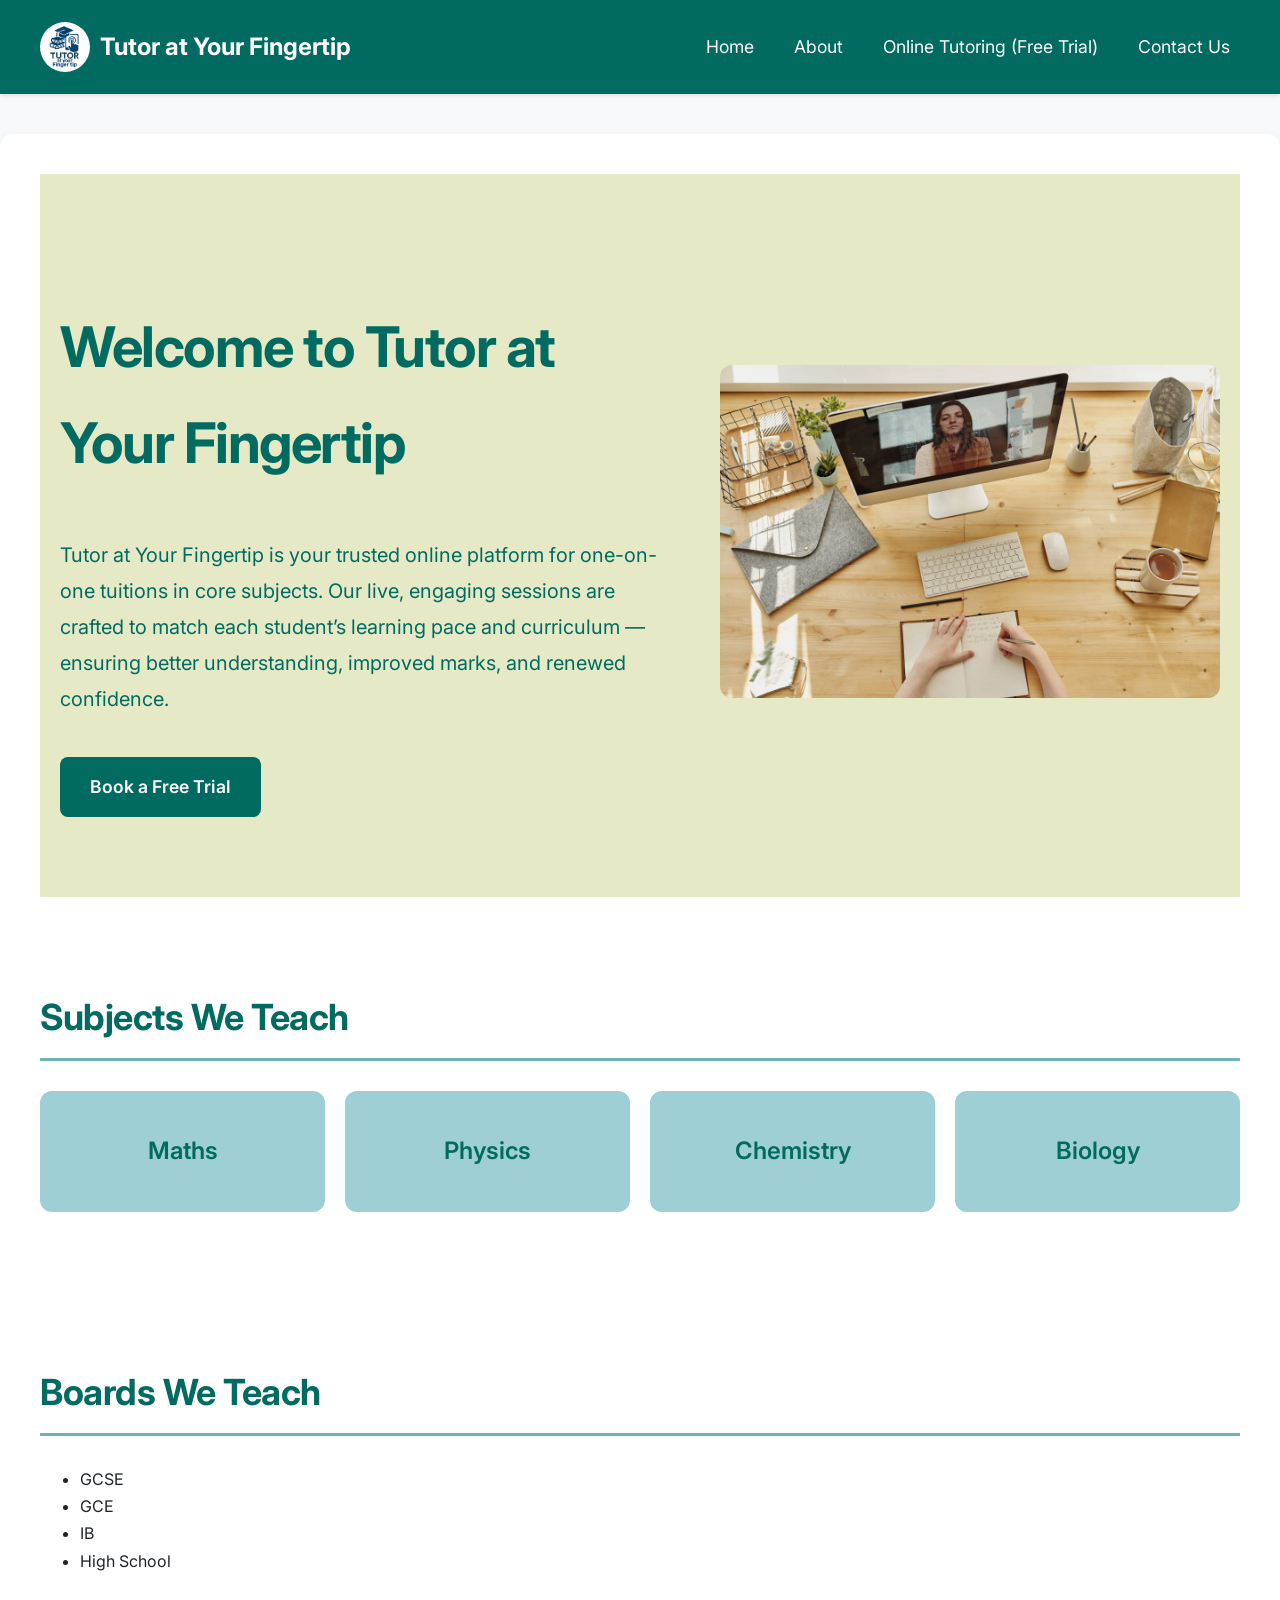
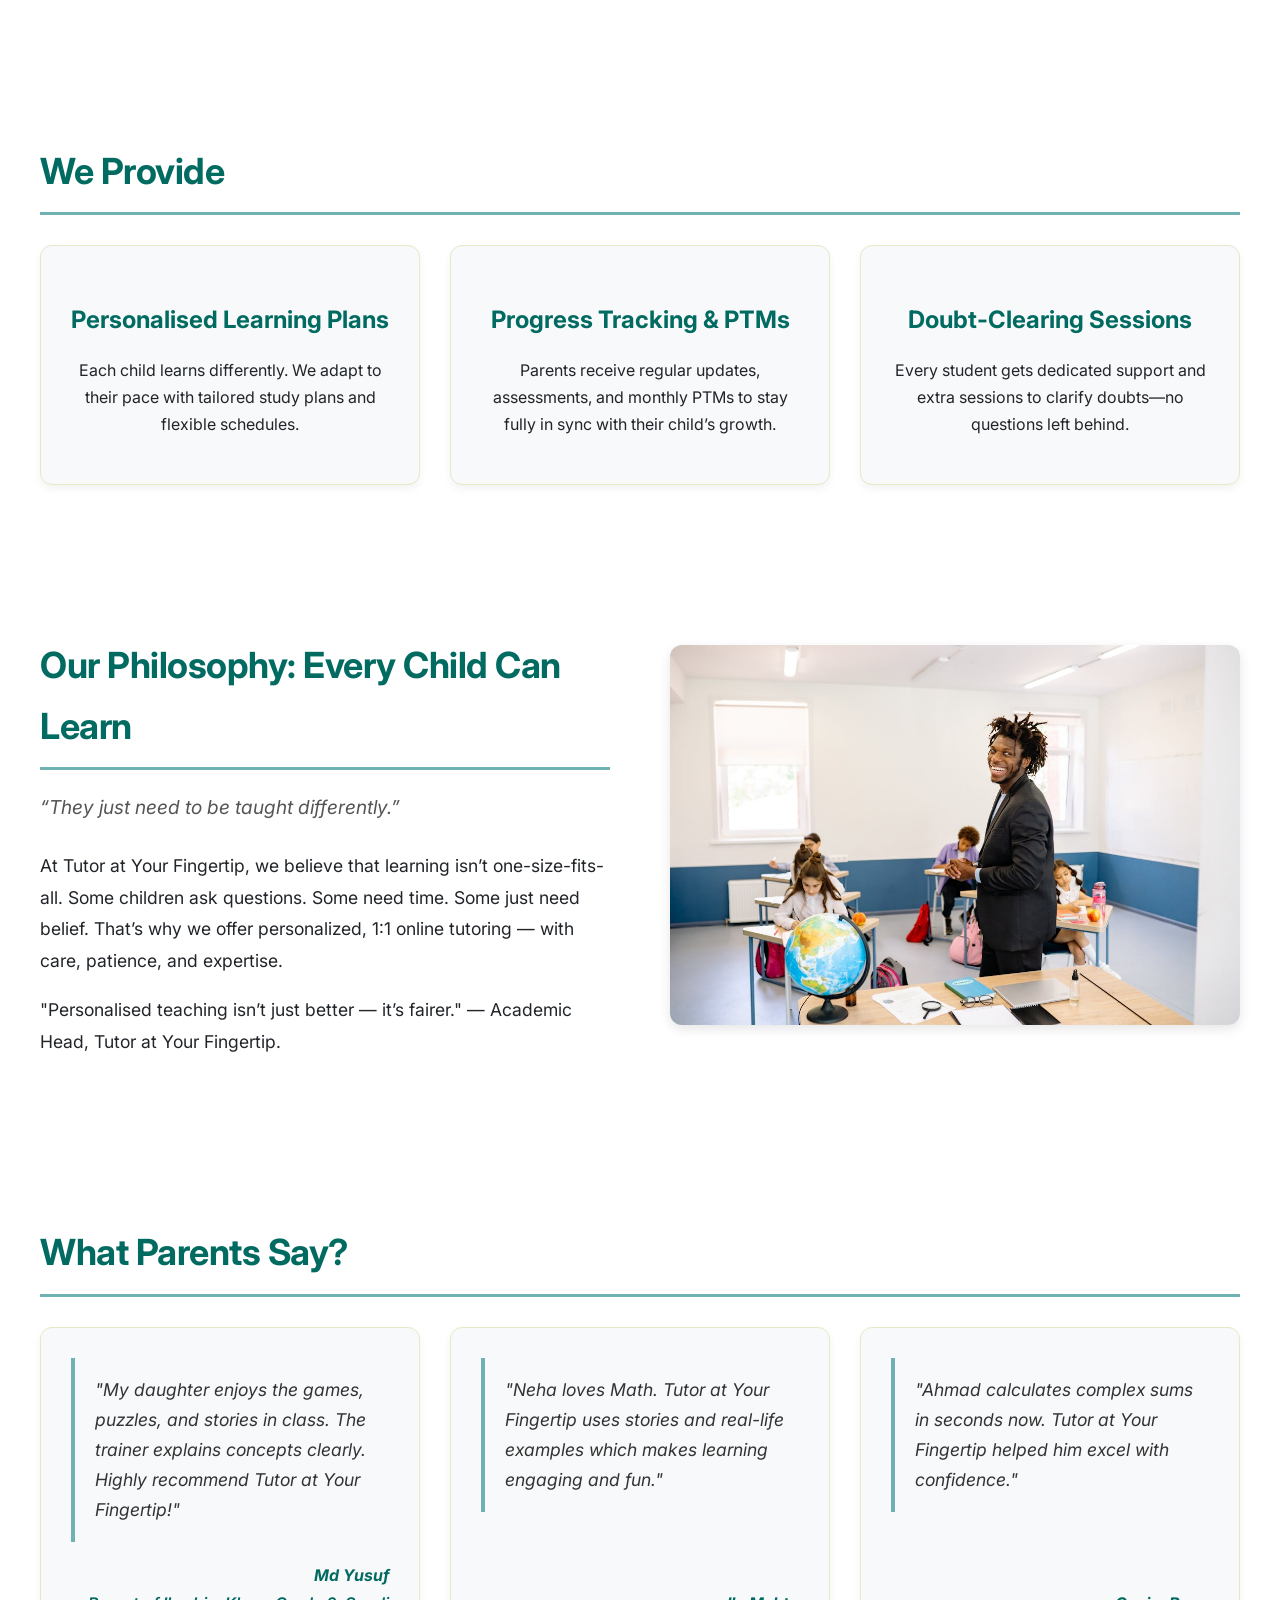
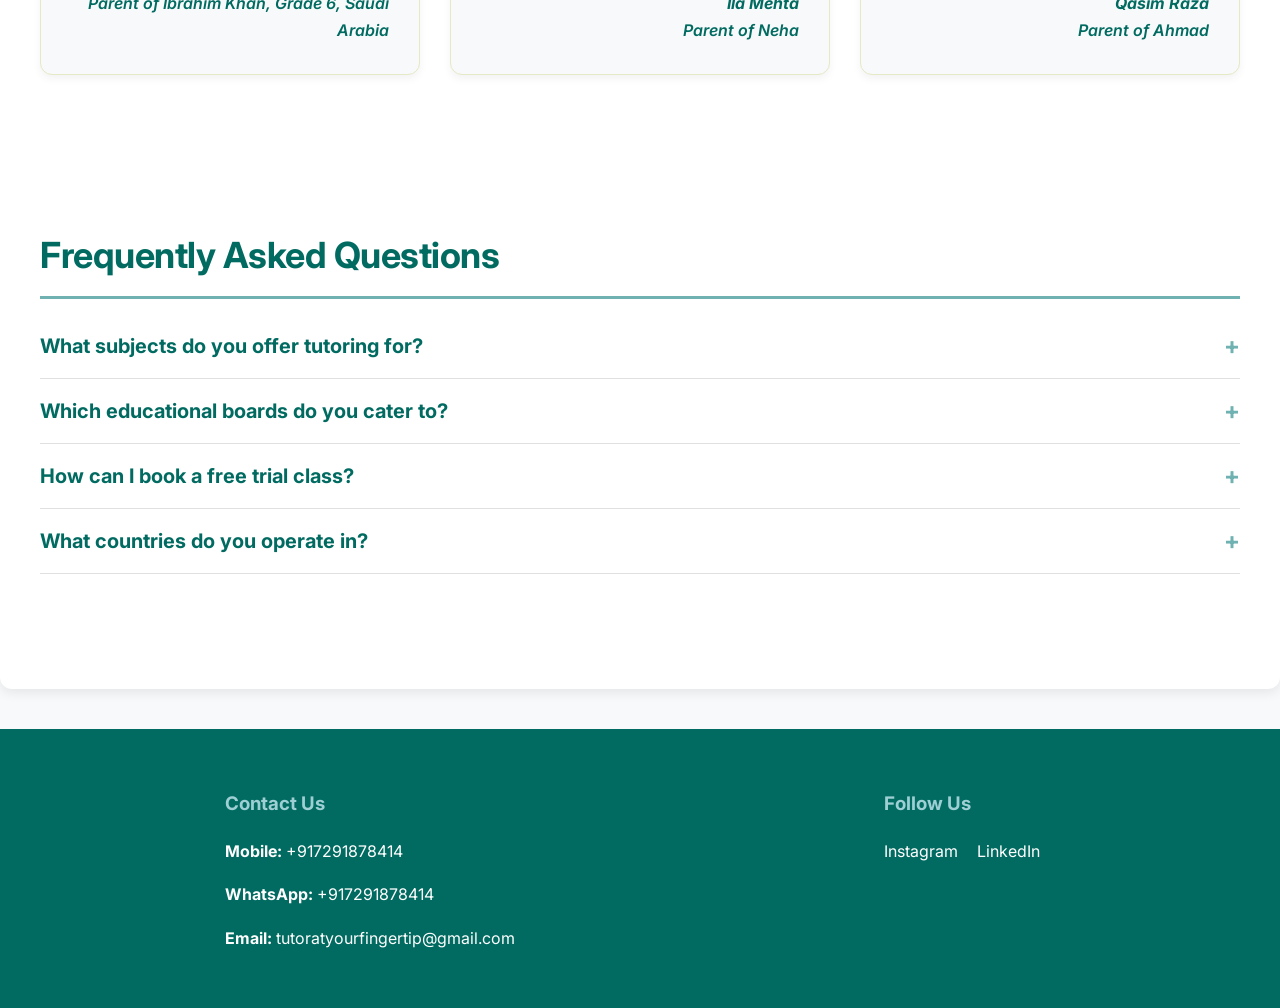
==== index.html @ 411f0352 "feat: Style 'Subjects We Teach' section - Replaced the unordered list with a card-based layout. - St" ====
<!DOCTYPE html>
<html lang="en">
<head>
    <meta charset="UTF-8">
    <meta name="viewport" content="width=device-width, initial-scale=1.0">
    <title>Tutor at Your Fingertip - Home</title>
    <link rel="stylesheet" href="css/style.css">
    <link rel="stylesheet" href="css/animations.css">
    <link rel="stylesheet" href="https://fonts.googleapis.com/css2?family=Inter:wght@400;700&display=swap">
</head>
<body>
    <header>
        <nav>
            <div class="logo">
                <a href="index.html">
                    <img src="images/logo.png" alt="Tutor at Your Fingertip Logo">
                    Tutor at Your Fingertip
                </a>
            </div>
            <ul>
                <li><a href="index.html">Home</a></li>
                <li><a href="pages/about.html">About</a></li>
                <li><a href="pages/free-trial.html">Online Tutoring (Free Trial)</a></li>
                <li><a href="pages/contact.html">Contact Us</a></li>
            </ul>
        </nav>
    </header>

    <main>
        <section class="hero">
            <div class="hero-content">
                <h1>Welcome to Tutor at Your Fingertip</h1>
                <p class="mission-statement">Tutor at Your Fingertip is your trusted online platform for one-on-one tuitions in core subjects. Our live, engaging sessions are crafted to match each student’s learning pace and curriculum — ensuring better understanding, improved marks, and renewed confidence.</p>
                <a href="pages/free-trial.html" class="cta-button">Book a Free Trial</a>
            </div>
            <div class="hero-image">
                <img src="images/homepage.jpeg" alt="Online Tutoring">
            </div>
        </section>

        <section class="subjects">
            <h2>Subjects We Teach</h2>
            <div class="subject-cards">
                <div class="card">Maths</div>
                <div class="card">Physics</div>
                <div class="card">Chemistry</div>
                <div class="card">Biology</div>
            </div>
        </section>

        <section class="boards">
            <h2>Boards We Teach</h2>
            <ul>
                <li>GCSE</li>
                <li>GCE</li>
                <li>IB</li>
                <li>High School</li>
            </ul>
        </section>

        <section class="we-provide">
            <h2>We Provide</h2>
            <div class="features">
                <div class="feature">
                    <h3>Personalised Learning Plans</h3>
                    <p>Each child learns differently. We adapt to their pace with tailored study plans and flexible schedules.</p>
                </div>
                <div class="feature">
                    <h3>Progress Tracking & PTMs</h3>
                    <p>Parents receive regular updates, assessments, and monthly PTMs to stay fully in sync with their child’s growth.</p>
                </div>
                <div class="feature">
                    <h3>Doubt-Clearing Sessions</h3>
                    <p>Every student gets dedicated support and extra sessions to clarify doubts—no questions left behind.</p>
                </div>
            </div>
        </section>

        <section class="philosophy">
            <div class="philosophy-content">
                <h2>Our Philosophy: Every Child Can Learn</h2>
                <p>“They just need to be taught differently.”</p>
                <p>At Tutor at Your Fingertip, we believe that learning isn’t one-size-fits-all. Some children ask questions. Some need time. Some just need belief. That’s why we offer personalized, 1:1 online tutoring — with care, patience, and expertise.</p>
                <p>"Personalised teaching isn’t just better — it’s fairer." — Academic Head, Tutor at Your Fingertip.</p>
            </div>
            <div class="philosophy-image">
                <img src="images/philosophy.jpeg" alt="Personalized Tutoring">
            </div>
        </section>

        <section class="testimonials">
            <h2>What Parents Say?</h2>
            <div class="testimonial-container">
                <div class="testimonial-card">
                    <blockquote>
                        <p>"My daughter enjoys the games, puzzles, and stories in class. The trainer explains concepts clearly. Highly recommend Tutor at Your Fingertip!"</p>
                    </blockquote>
                    <cite>
                        <strong>Md Yusuf</strong><br>
                        Parent of Ibrahim Khan, Grade 6, Saudi Arabia
                    </cite>
                </div>
                <div class="testimonial-card">
                    <blockquote>
                        <p>"Neha loves Math. Tutor at Your Fingertip uses stories and real-life examples which makes learning engaging and fun."</p>
                    </blockquote>
                    <cite>
                        <strong>Ila Mehta</strong><br>
                        Parent of Neha
                    </cite>
                </div>
                <div class="testimonial-card">
                    <blockquote>
                        <p>"Ahmad calculates complex sums in seconds now. Tutor at Your Fingertip helped him excel with confidence."</p>
                    </blockquote>
                    <cite>
                        <strong>Qasim Raza</strong><br>
                        Parent of Ahmad
                    </cite>
                </div>
            </div>
        </section>

        <section class="faq">
            <h2>Frequently Asked Questions</h2>
            <div class="faq-item">
                <h3 class="faq-question">What subjects do you offer tutoring for?</h3>
                <div class="faq-answer">
                    <p>We offer online tutoring in Maths, Physics, Chemistry, and Biology.</p>
                </div>
            </div>
            <div class="faq-item">
                <h3 class="faq-question">Which educational boards do you cater to?</h3>
                <div class="faq-answer">
                    <p>We provide tutoring for GCSE, GCE, IB, and High School boards.</p>
                </div>
            </div>
            <div class="faq-item">
                <h3 class="faq-question">How can I book a free trial class?</h3>
                <div class="faq-answer">
                    <p>You can book a free trial by visiting our "Online Tutoring (Free Trial)" page and filling out the form. We will get in touch with you to schedule a session.</p>
                </div>
            </div>
             <div class="faq-item">
                <h3 class="faq-question">What countries do you operate in?</h3>
                <div class="faq-answer">
                    <p>We primarily serve students in Saudi Arabia, Qatar, and the UAE, but we welcome students from other regions as well.</p>
                </div>
            </div>
        </section>
    </main>

    <footer>
        <div class="footer-content">
            <div class="contact-details">
                <h3>Contact Us</h3>
                <p><strong>Mobile:</strong> +917291878414</p>
                <p><strong>WhatsApp:</strong> +917291878414</p>
                <p><strong>Email:</strong> tutoratyourfingertip@gmail.com</p>
            </div>
            <div class="social-media">
                <h3>Follow Us</h3>
                <a href="https://www.instagram.com/tutoratfingertip?igsh=YmZ2bGEzMnd4a280" target="_blank">Instagram</a>
                <a href="https://www.linkedin.com/company/tutor-at-your-finger-tip/" target="_blank">LinkedIn</a>
            </div>
        </div>
    </footer>
    <script src="js/script.js"></script>
</body>
</html>
---- css/style.css ----
/* General Body Styles */
body {
    font-family: 'Inter', sans-serif;
    background-color: #F8F9FA; /* Lighter, cleaner background */
    color: #212529; /* Darker text for better contrast */
    margin: 0;
    line-height: 1.7;
    -webkit-font-smoothing: antialiased; /* Smoother fonts */
    -moz-osx-font-smoothing: grayscale;
}

/* Header and Navigation Styles */
header {
    background-color: #016B61;
    padding: 1rem 0;
    color: white;
    box-shadow: 0 2px 4px rgba(0,0,0,0.1); /* Subtle shadow for depth */
    position: sticky;
    top: 0;
    z-index: 1000;
}

nav {
    display: flex;
    justify-content: space-between;
    align-items: center;
    max-width: 1200px;
    margin: 0 auto;
    padding: 0 20px;
}

.logo a {
    color: white;
    text-decoration: none;
    font-size: 1.5rem;
    font-weight: bold;
    display: flex;
    align-items: center;
}

.logo img {
    height: 50px;
    width: 50px;
    margin-right: 10px;
    border-radius: 50%;
    object-fit: cover;
}

nav ul {
    list-style: none;
    display: flex;
    gap: 20px;
}

nav ul li a {
    color: white;
    text-decoration: none;
    font-size: 1.1rem;
    padding: 5px 10px;
    border-radius: 5px;
    transition: background-color 0.3s ease;
}

nav ul li a:hover {
    background-color: #70B2B2;
}

/* Main Content Styles */
main {
    max-width: 1200px;
    margin: 40px auto; /* Increased top/bottom margin */
    padding: 40px; /* Increased padding */
    background-color: white;
    border-radius: 12px; /* Softer radius */
    box-shadow: 0 4px 12px rgba(0,0,0,0.08); /* More pronounced shadow */
}

/* Hero Section */
.hero {
    display: flex;
    align-items: center;
    justify-content: space-between;
    gap: 50px;
    padding: 80px 20px;
    background-color: #E5E9C5;
    color: #016B61;
}

.hero-content {
    flex: 1;
    max-width: 600px;
    text-align: left;
}

.hero-image {
    flex: 1;
    max-width: 500px;
}

.hero-image img {
    width: 100%;
    border-radius: 12px;
}

.hero h1 {
    font-size: 3.5rem;
    font-weight: 700;
    letter-spacing: -1.5px;
    color: #016B61;
}

.mission-statement {
    font-size: 1.25rem;
    margin: 20px 0;
    line-height: 1.8;
}

.cta-button {
    display: inline-block;
    background-color: #016B61;
    color: white;
    padding: 15px 30px; /* Larger padding for a bigger button */
    text-decoration: none;
    border-radius: 8px; /* Softer radius */
    font-size: 1.1rem;
    font-weight: 600; /* Bolder text */
    margin-top: 20px;
    transition: background-color 0.3s ease, transform 0.2s ease;
}

.cta-button:hover {
    background-color: #015850; /* Darker shade on hover */
    transform: translateY(-2px); /* Slight lift on hover */
}

/* Sections */
.subjects, .boards, .about-us, .free-trial, .contact-us, .we-provide {
    padding: 60px 0; /* Increased vertical padding */
}

/* Subject Cards */
.subject-cards {
    display: flex;
    justify-content: space-around;
    gap: 20px;
    margin-top: 30px;
}

.card {
    background-color: #9ECFD4;
    color: #016B61;
    padding: 40px 20px;
    border-radius: 12px;
    text-align: center;
    flex: 1;
    font-size: 1.5rem;
    font-weight: 600;
    transition: transform 0.3s ease, box-shadow 0.3s ease;
}

.card:hover {
    transform: translateY(-10px);
    box-shadow: 0 8px 16px rgba(0,0,0,0.1);
}

/* "We Provide" Section */
.features {
    display: flex;
    justify-content: space-between;
    gap: 30px;
    margin-top: 30px;
}

.feature {
    background-color: #f8f9fa;
    padding: 30px;
    border-radius: 12px;
    text-align: center;
    flex: 1;
    border: 1px solid #e5e9c5;
    box-shadow: 0 4px 8px rgba(0,0,0,0.05);
    transition: transform 0.3s ease, box-shadow 0.3s ease;
}

.feature:hover {
    transform: translateY(-5px);
    box-shadow: 0 6px 12px rgba(0,0,0,0.1);
}

.feature h3 {
    color: #016B61;
    font-size: 1.5rem;
    margin-bottom: 15px;
}

h1, h2 {
    color: #016B61;
    letter-spacing: -0.5px;
}

h2 {
    font-size: 2.25rem;
    border-bottom: 3px solid #70B2B2; /* Accent border */
    padding-bottom: 10px;
    margin-bottom: 30px;
}

.page-image {
    width: 100%;
    max-height: 400px;
    object-fit: cover;
    border-radius: 12px; /* Match main content radius */
    margin-bottom: 20px;
}

/* Form Styles */
form {
    display: flex;
    flex-direction: column;
    gap: 15px;
}

label {
    font-weight: bold;
}

input, select, textarea {
    padding: 12px;
    border: 1px solid #ced4da;
    border-radius: 8px; /* Softer radius */
    font-size: 1rem;
    transition: border-color 0.3s ease, box-shadow 0.3s ease;
}

input:focus, select:focus, textarea:focus {
    outline: none;
    border-color: #70B2B2;
    box-shadow: 0 0 0 3px rgba(112, 178, 178, 0.25); /* Focus indicator */
}

/* Footer Styles */
footer {
    background-color: #016B61;
    color: white;
    padding: 40px 0; /* Increased padding */
    margin-top: 40px;
}

.footer-content {
    display: flex;
    justify-content: space-around;
    max-width: 1200px;
    margin: 0 auto;
}

.footer-content h3 {
    color: #9ECFD4;
}

.footer-content a {
    color: white;
    text-decoration: none;
    margin-right: 15px;
    transition: color 0.3s ease;
}

.footer-content a:hover {
    color: #9ECFD4; /* Lighter color on hover */
}

/* "Our Philosophy" Section */
.philosophy {
    display: flex;
    align-items: center;
    gap: 40px;
    padding: 60px 0;
}

.philosophy-content {
    flex: 1;
    padding-right: 20px;
}

.philosophy-content h2 {
    font-size: 2.25rem;
    color: #016B61;
    margin-bottom: 20px;
}

.philosophy-content p {
    font-size: 1.1rem;
    line-height: 1.8;
    margin-bottom: 15px;
}

.philosophy-content p:first-of-type {
    font-style: italic;
    color: #555;
    font-size: 1.2rem;
    margin-bottom: 25px;
}

.philosophy-image {
    flex: 1;
}

.philosophy-image img {
    width: 100%;
    height: auto;
    border-radius: 12px;
    box-shadow: 0 4px 12px rgba(0,0,0,0.1);
}

/* Testimonials Section */
.testimonials {
    padding: 60px 0;
}

.testimonial-container {
    display: flex;
    justify-content: space-between;
    gap: 30px;
    margin-top: 30px;
}

.testimonial-card {
    background-color: #f8f9fa;
    padding: 30px;
    border-radius: 12px;
    border: 1px solid #e5e9c5;
    box-shadow: 0 4px 8px rgba(0,0,0,0.05);
    flex: 1;
    display: flex;
    flex-direction: column;
    justify-content: space-between;
}

.testimonial-card blockquote {
    margin: 0;
    font-size: 1.1rem;
    font-style: italic;
    color: #333;
    border-left: 4px solid #70B2B2;
    padding-left: 20px;
}

.testimonial-card cite {
    margin-top: 20px;
    font-weight: 600;
    color: #016B61;
    text-align: right;
}

/* FAQ Section */
.faq {
    padding: 60px 0;
}

.faq-item {
    border-bottom: 1px solid #e0e0e0;
    padding-bottom: 15px;
    margin-bottom: 15px;
}

.faq-question {
    font-size: 1.25rem;
    color: #016B61;
    cursor: pointer;
    position: relative;
    padding-right: 30px; /* Space for the icon */
    transition: color 0.3s ease;
    margin: 0;
}

.faq-question:hover {
    color: #70B2B2;
}

.faq-question::after {
    content: '+';
    position: absolute;
    right: 0;
    top: 50%;
    transform: translateY(-50%);
    font-size: 1.5rem;
    font-weight: bold;
    color: #70B2B2;
    transition: transform 0.3s ease-in-out;
}

.faq-item.active .faq-question::after {
    transform: translateY(-50%) rotate(45deg);
}

.faq-answer {
    max-height: 0;
    overflow: hidden;
    transition: max-height 0.3s ease-in-out, padding 0.3s ease-in-out;
    font-size: 1.1rem;
    line-height: 1.8;
}
---- css/animations.css ----
/* General Animation and Transition Styles */

/* Fade-in animation for sections */
@keyframes fadeIn {
    from {
        opacity: 0;
        transform: translateY(20px);
    }
    to {
        opacity: 1;
        transform: translateY(0);
    }
}

/* Apply the animation to sections */
main section {
    animation: fadeIn 0.8s ease-in-out forwards;
}

/* Add a subtle hover effect to links */
a {
    transition: color 0.3s ease;
}

/* Add a hover effect to buttons */
.cta-button,
button {
    transition: background-color 0.3s ease, transform 0.2s ease;
}

.cta-button:hover,
button:hover {
    transform: translateY(-2px);
}

/* Add a hover effect to feature boxes and cards */
.feature,
.testimonial-card {
    transition: transform 0.3s ease, box-shadow 0.3s ease;
}

.feature:hover,
.testimonial-card:hover {
    transform: translateY(-5px);
    box-shadow: 0 6px 12px rgba(0,0,0,0.1);
}
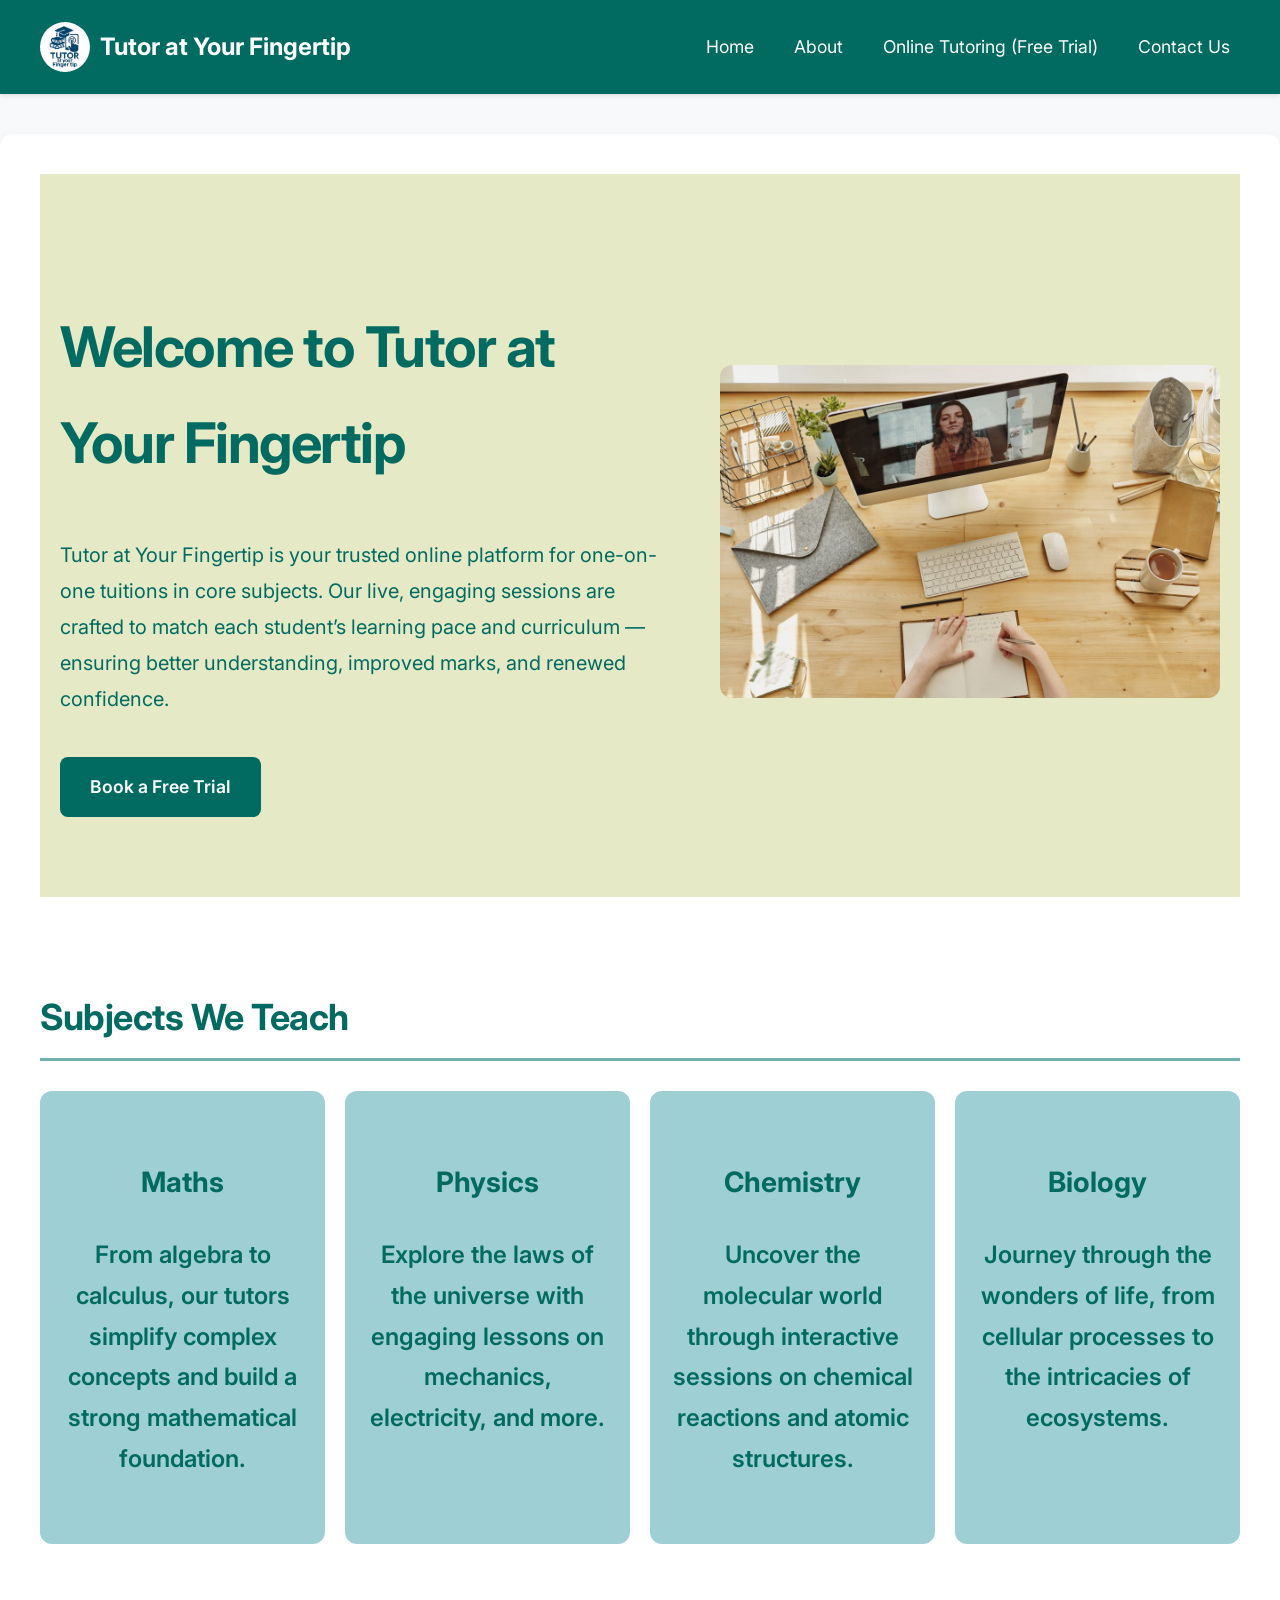
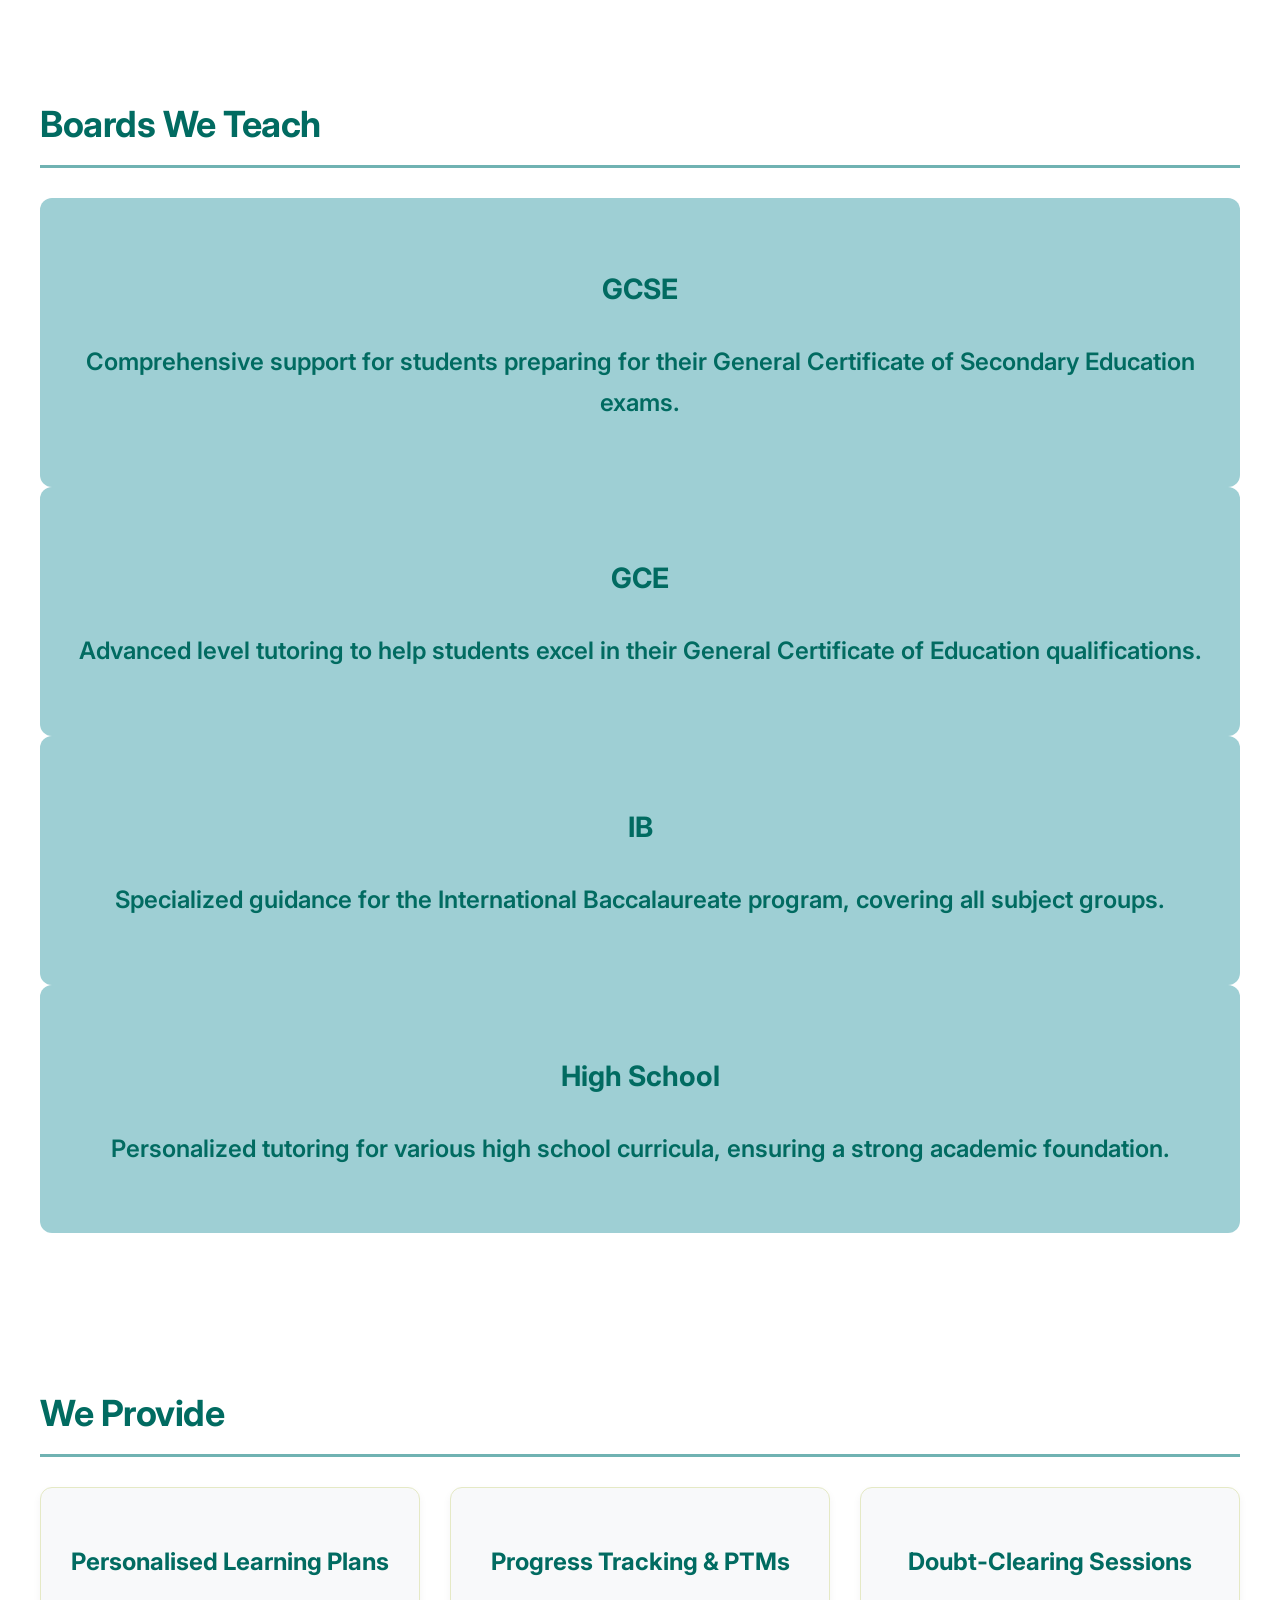
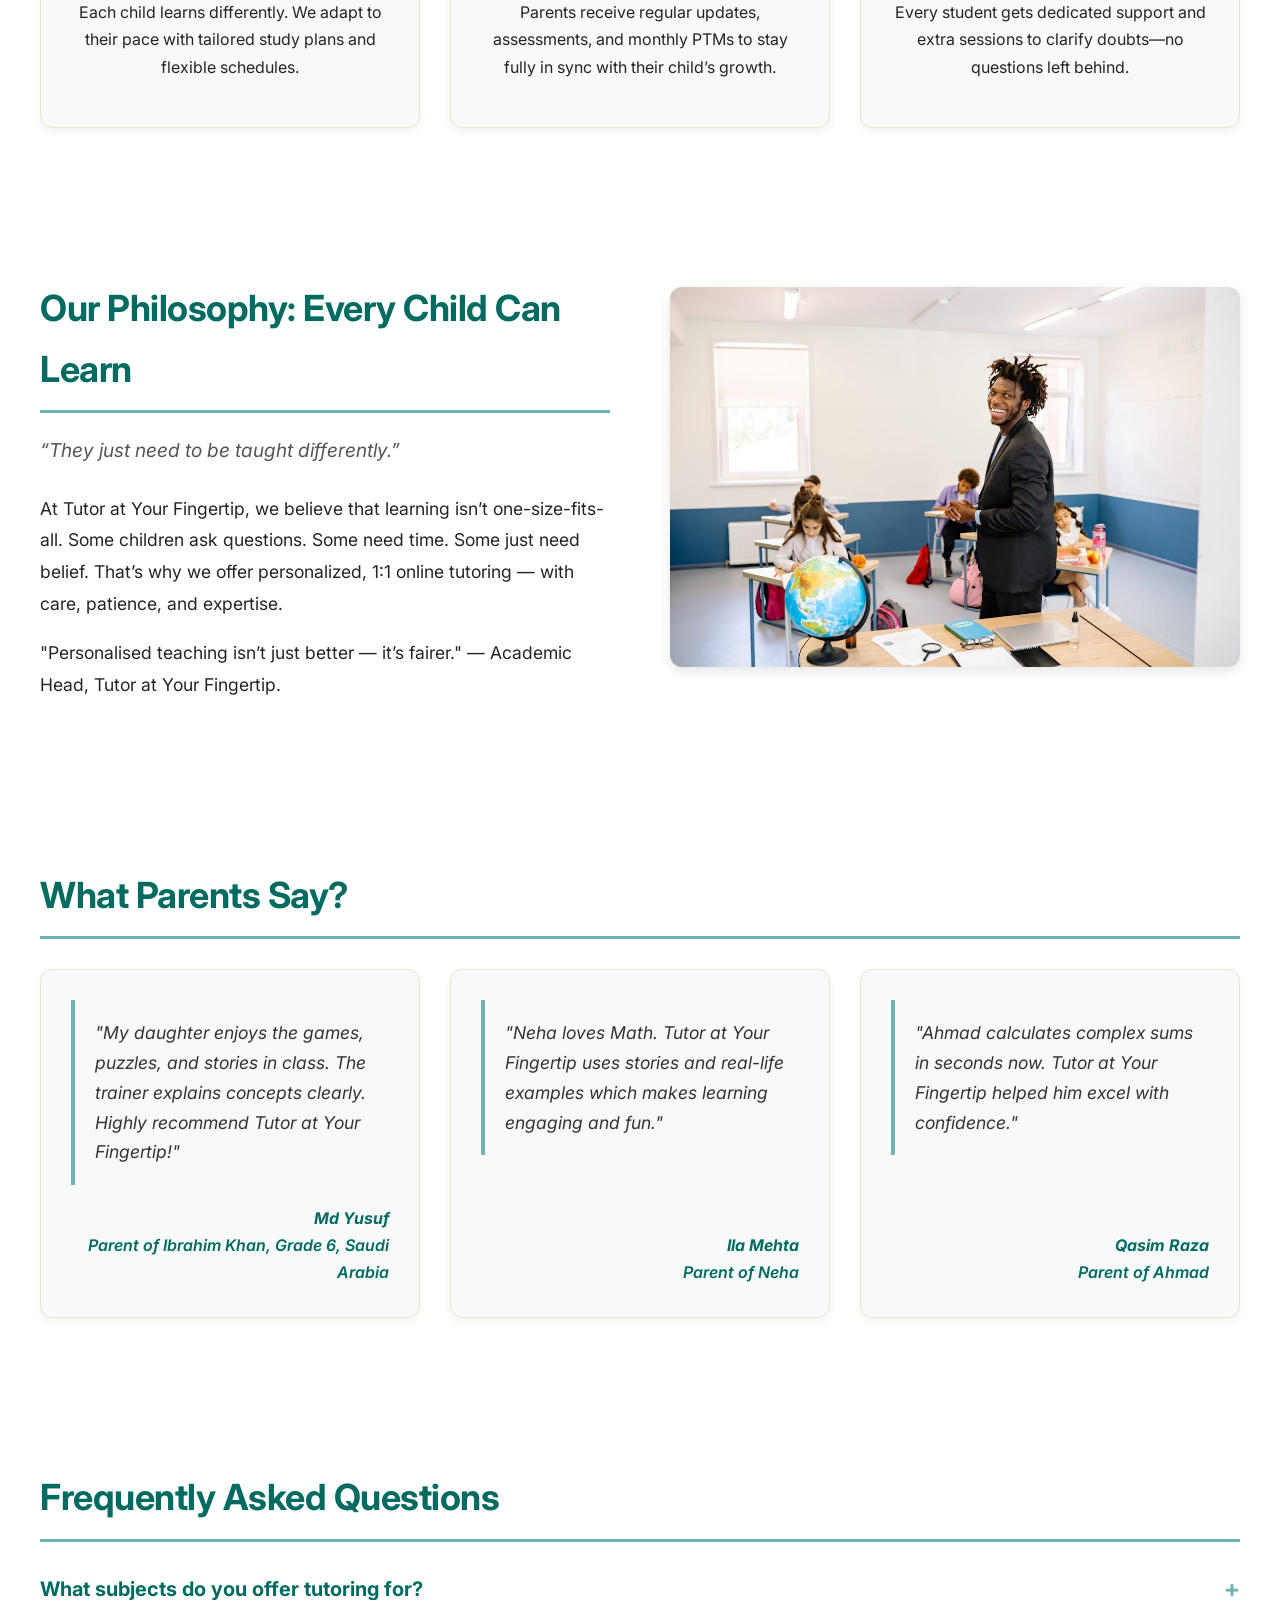
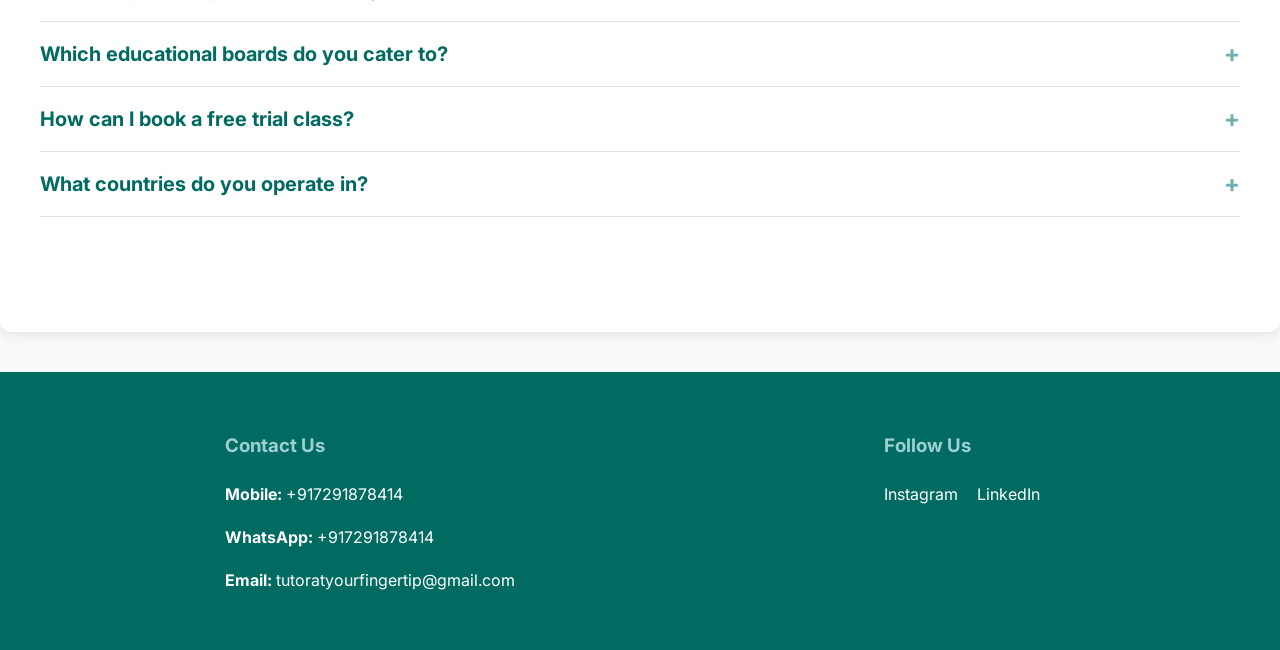
==== commit be726bde: "feat: Add details to "Subjects" and "Boards" sections This commit adds more details to the "Subjects" ====
--- a/index.html
+++ b/index.html
@@ -41,21 +41,45 @@
         <section class="subjects">
             <h2>Subjects We Teach</h2>
             <div class="subject-cards">
-                <div class="card">Maths</div>
-                <div class="card">Physics</div>
-                <div class="card">Chemistry</div>
-                <div class="card">Biology</div>
+                <div class="card">
+                    <h3>Maths</h3>
+                    <p>From algebra to calculus, our tutors simplify complex concepts and build a strong mathematical foundation.</p>
+                </div>
+                <div class="card">
+                    <h3>Physics</h3>
+                    <p>Explore the laws of the universe with engaging lessons on mechanics, electricity, and more.</p>
+                </div>
+                <div class="card">
+                    <h3>Chemistry</h3>
+                    <p>Uncover the molecular world through interactive sessions on chemical reactions and atomic structures.</p>
+                </div>
+                <div class="card">
+                    <h3>Biology</h3>
+                    <p>Journey through the wonders of life, from cellular processes to the intricacies of ecosystems.</p>
+                </div>
             </div>
         </section>
 
         <section class="boards">
             <h2>Boards We Teach</h2>
-            <ul>
-                <li>GCSE</li>
-                <li>GCE</li>
-                <li>IB</li>
-                <li>High School</li>
-            </ul>
+            <div class="board-cards">
+                <div class="card">
+                    <h3>GCSE</h3>
+                    <p>Comprehensive support for students preparing for their General Certificate of Secondary Education exams.</p>
+                </div>
+                <div class="card">
+                    <h3>GCE</h3>
+                    <p>Advanced level tutoring to help students excel in their General Certificate of Education qualifications.</p>
+                </div>
+                <div class="card">
+                    <h3>IB</h3>
+                    <p>Specialized guidance for the International Baccalaureate program, covering all subject groups.</p>
+                </div>
+                <div class="card">
+                    <h3>High School</h3>
+                    <p>Personalized tutoring for various high school curricula, ensuring a strong academic foundation.</p>
+                </div>
+            </div>
         </section>
 
         <section class="we-provide">
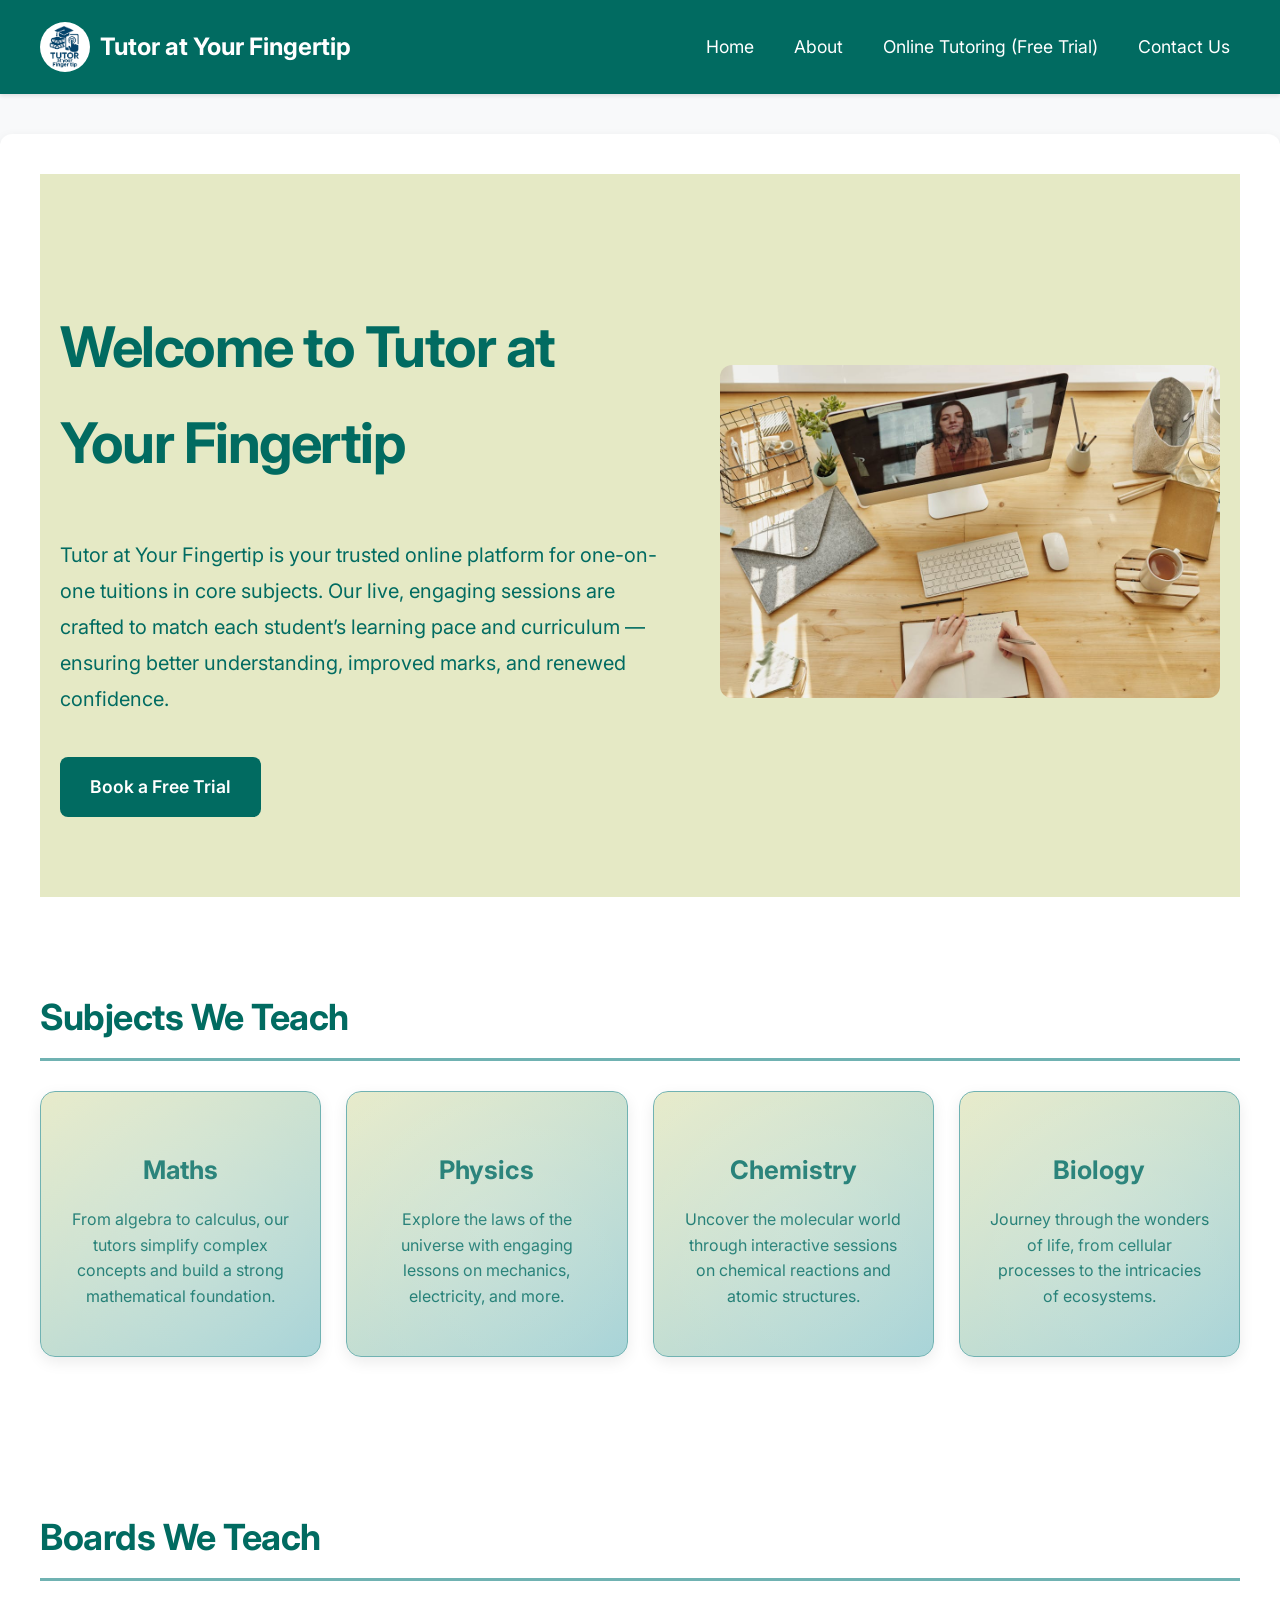
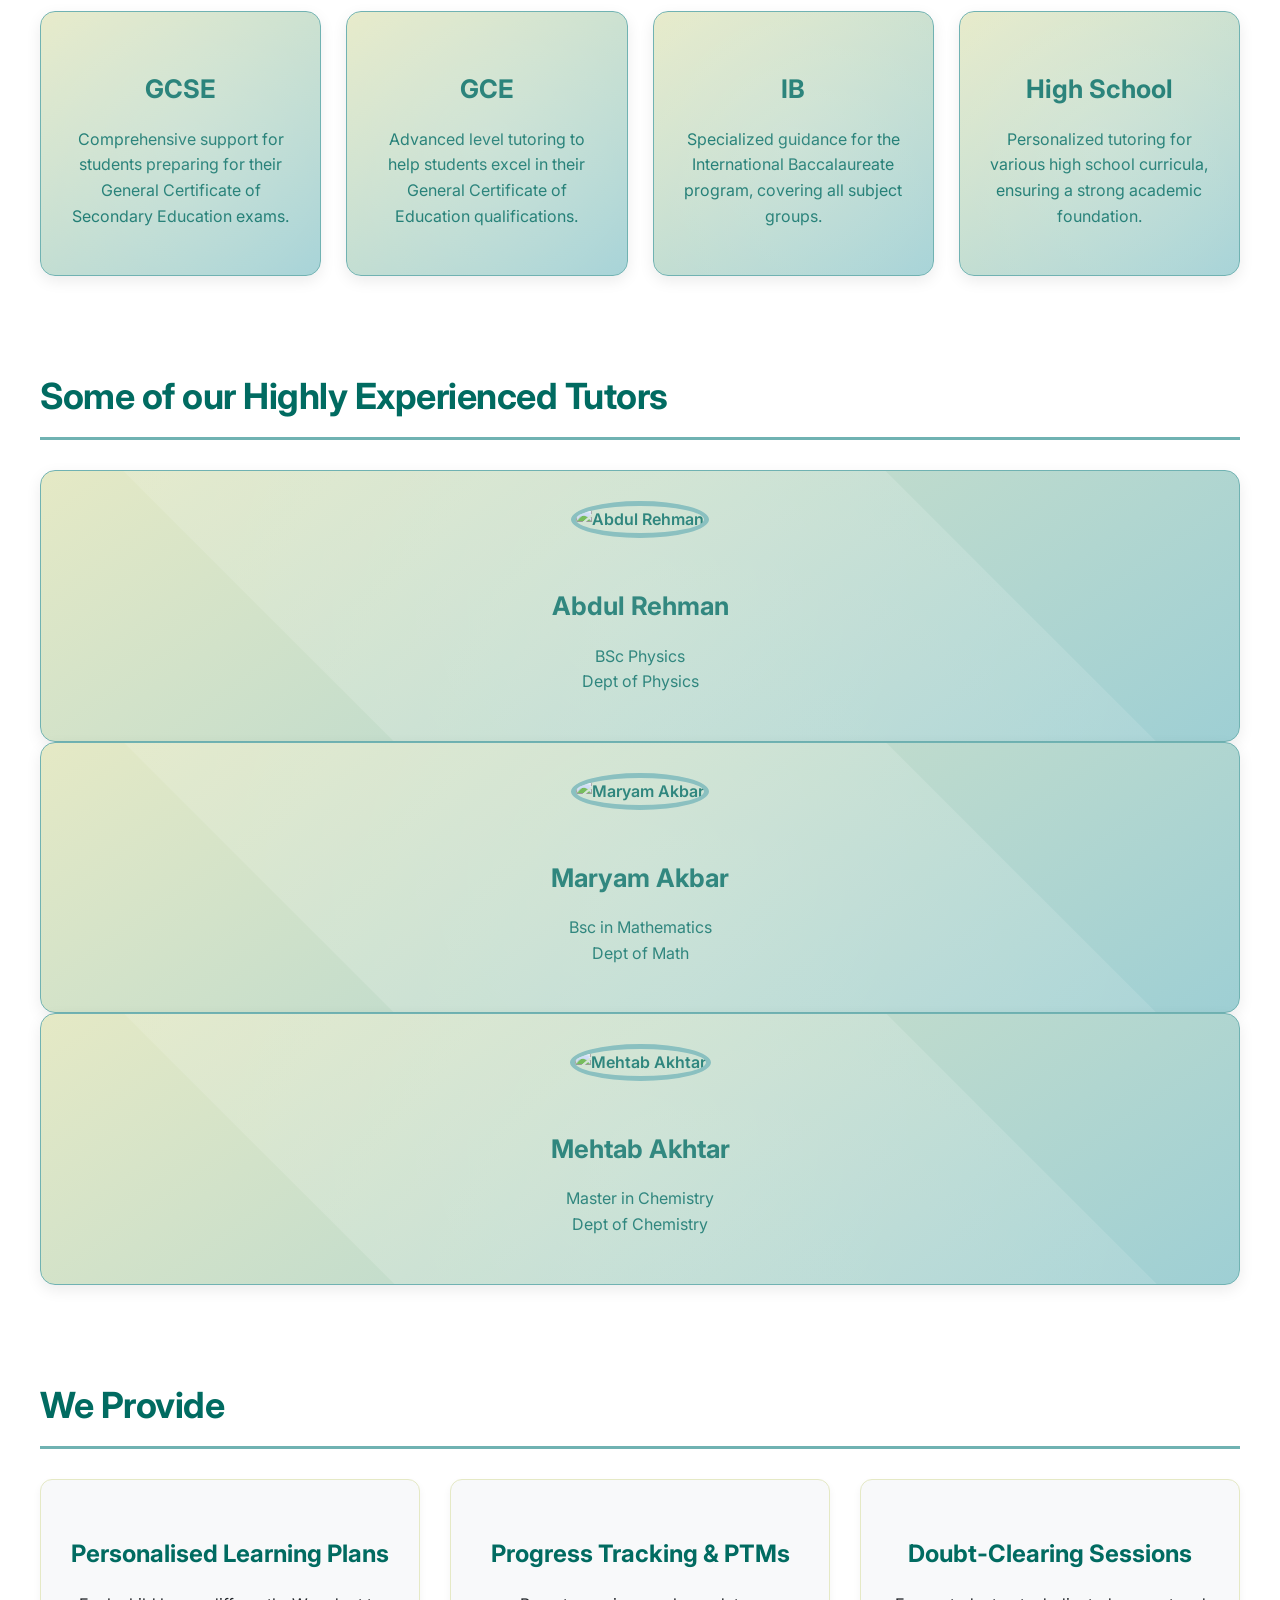
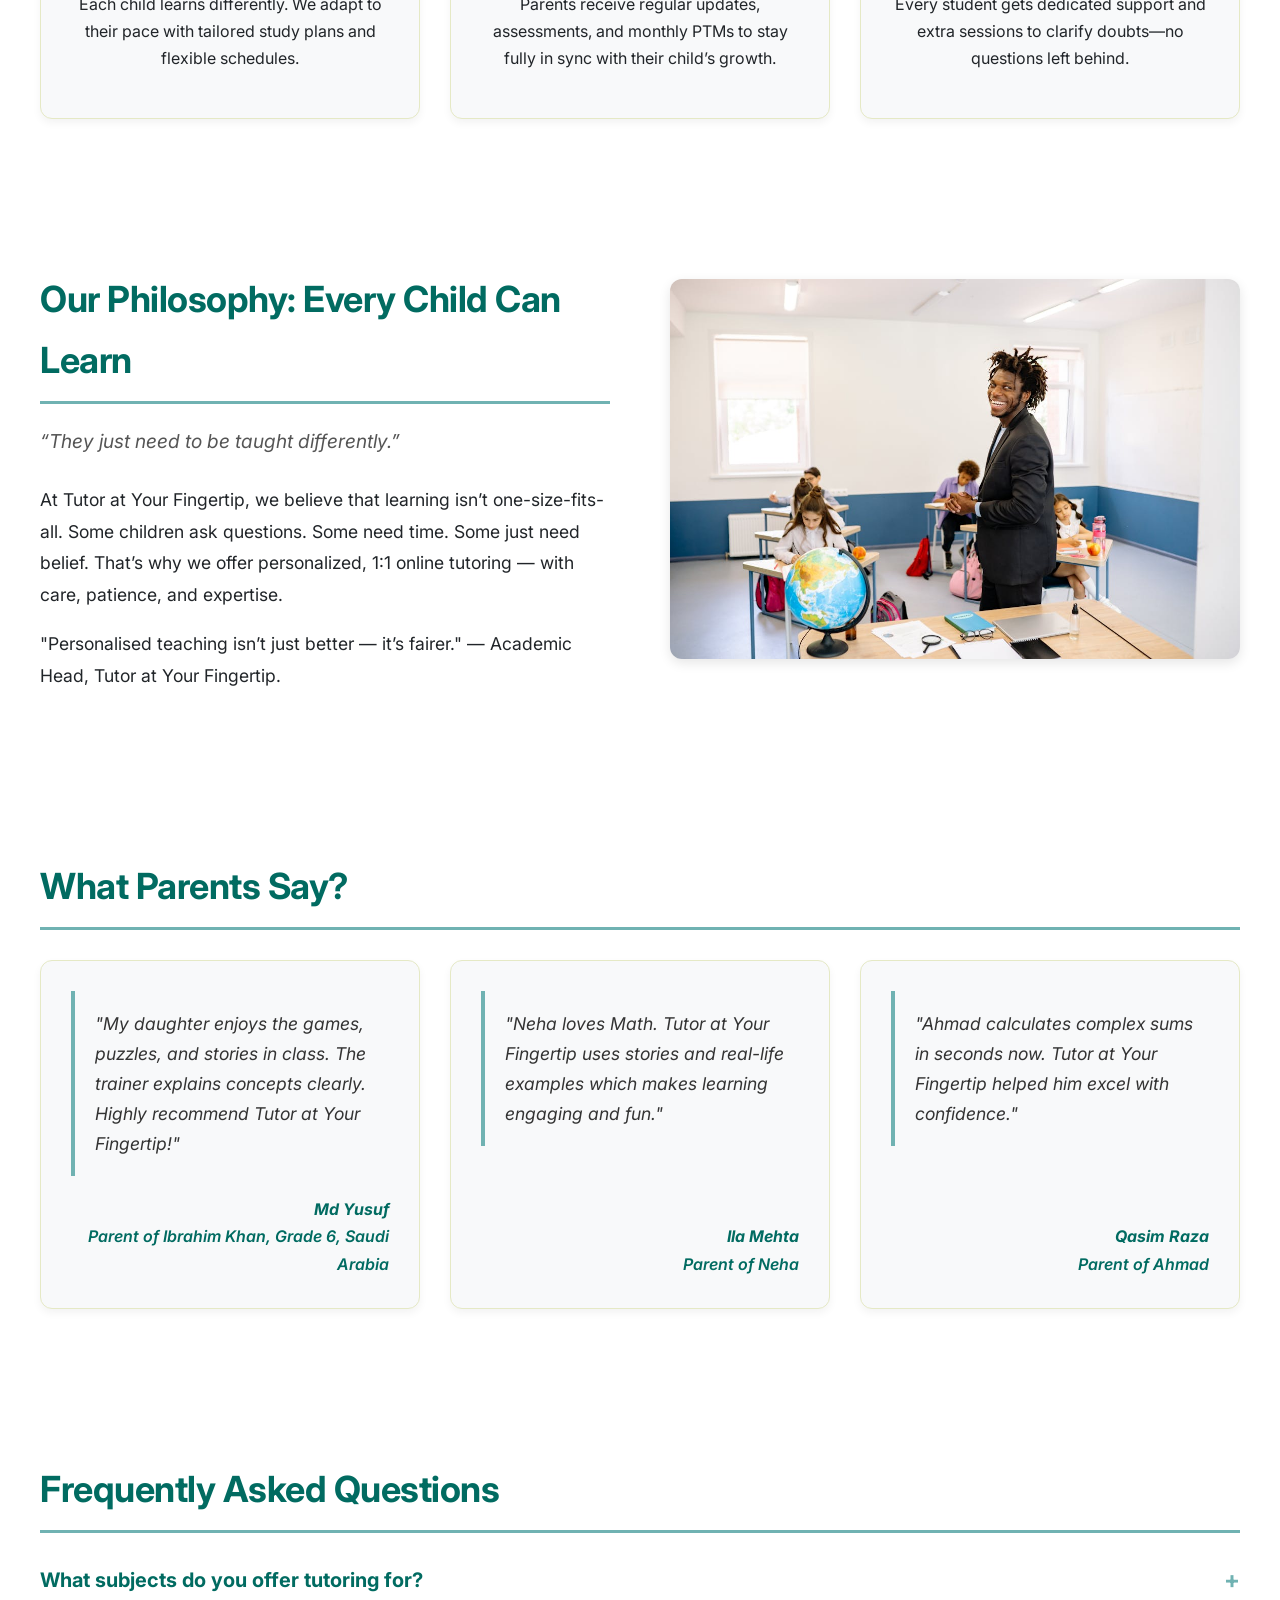
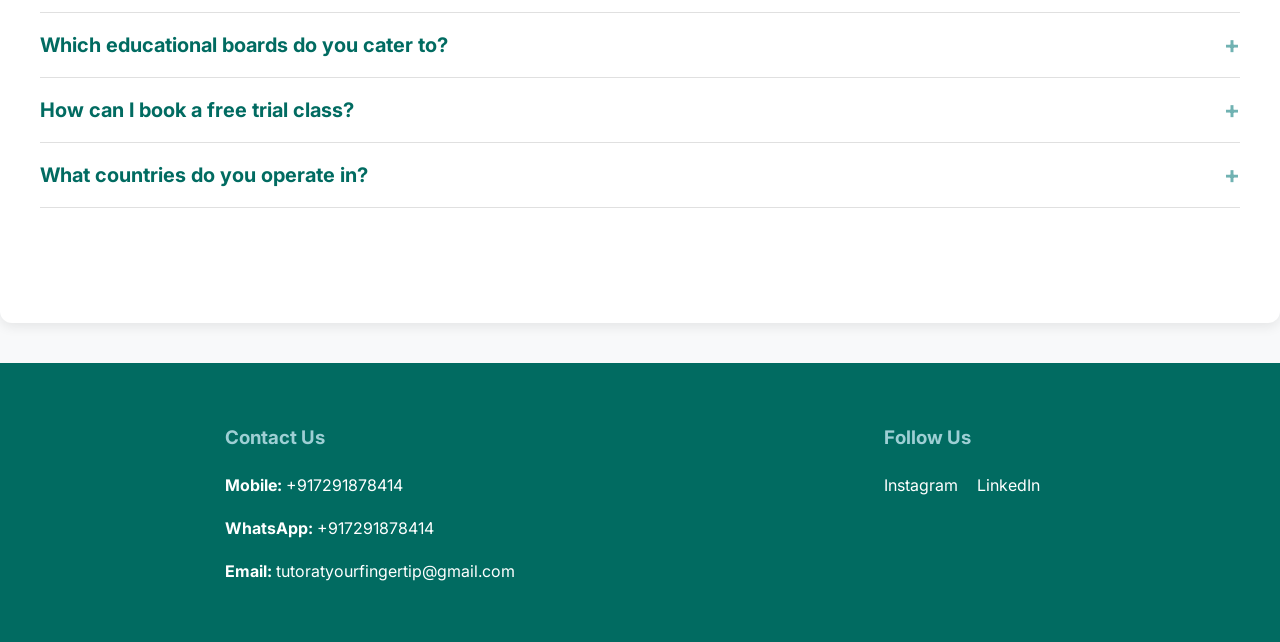
==== commit 7b87df01: "feat: add tutors section to home page This commit adds a new section to the home page to showcase so" ====
--- a/index.html
+++ b/index.html
@@ -82,6 +82,27 @@
             </div>
         </section>
 
+        <section class="tutors">
+            <h2>Some of our Highly Experienced Tutors</h2>
+            <div class="tutor-cards">
+                <div class="card">
+                    <img src="images/tutor-1.jpeg" alt="Abdul Rehman" class="tutor-image">
+                    <h3>Abdul Rehman</h3>
+                    <p>BSc Physics<br>Dept of Physics</p>
+                </div>
+                <div class="card">
+                    <img src="images/tutor-2.jpeg" alt="Maryam Akbar" class="tutor-image">
+                    <h3>Maryam Akbar</h3>
+                    <p>Bsc in Mathematics<br>Dept of Math</p>
+                </div>
+                <div class="card">
+                    <img src="images/tutor-3.jpeg" alt="Mehtab Akhtar" class="tutor-image">
+                    <h3>Mehtab Akhtar</h3>
+                    <p>Master in Chemistry<br>Dept of Chemistry</p>
+                </div>
+            </div>
+        </section>
+
         <section class="we-provide">
             <h2>We Provide</h2>
             <div class="features">
--- a/css/style.css
+++ b/css/style.css
@@ -138,29 +138,70 @@
     padding: 60px 0; /* Increased vertical padding */
 }
 
-/* Subject Cards */
-.subject-cards {
-    display: flex;
-    justify-content: space-around;
-    gap: 20px;
+/* Subject and Board Cards */
+.subject-cards, .board-cards {
+    display: grid;
+    grid-template-columns: repeat(auto-fit, minmax(250px, 1fr));
+    gap: 25px;
     margin-top: 30px;
 }
 
 .card {
-    background-color: #9ECFD4;
-    color: #016B61;
-    padding: 40px 20px;
-    border-radius: 12px;
+    background: linear-gradient(145deg, #E5E9C5, #9ECFD4);
+    color: #016B61;
+    padding: 30px;
+    border-radius: 15px;
     text-align: center;
-    flex: 1;
-    font-size: 1.5rem;
     font-weight: 600;
-    transition: transform 0.3s ease, box-shadow 0.3s ease;
+    transition: transform 0.3s ease, box-shadow 0.4s ease, background 0.3s ease;
+    box-shadow: 0 5px 15px rgba(0,0,0,0.08);
+    border: 1px solid #70B2B2;
+    position: relative;
+    overflow: hidden;
+}
+
+.card::before {
+    content: '';
+    position: absolute;
+    top: -50%;
+    left: -50%;
+    width: 200%;
+    height: 200%;
+    background: radial-gradient(circle, rgba(255,255,255,0.2), transparent);
+    transform: rotate(45deg);
+    transition: transform 0.5s ease;
+}
+
+.card:hover::before {
+    transform: scale(2) rotate(45deg);
+    opacity: 0;
 }
 
 .card:hover {
-    transform: translateY(-10px);
-    box-shadow: 0 8px 16px rgba(0,0,0,0.1);
+    transform: translateY(-12px) scale(1.03);
+    box-shadow: 0 12px 24px rgba(0,0,0,0.15);
+    background: linear-gradient(145deg, #9ECFD4, #70B2B2);
+    color: white;
+}
+
+.card h3 {
+    font-size: 1.6rem;
+    margin-bottom: 15px;
+}
+
+.card p {
+    font-size: 1rem;
+    font-weight: 400;
+    line-height: 1.6;
+}
+
+.tutor-image {
+    width: 150px;
+    height: 150px;
+    border-radius: 50%;
+    object-fit: cover;
+    margin-bottom: 20px;
+    border: 5px solid #70B2B2;
 }
 
 /* "We Provide" Section */
--- a/css/animations.css
+++ b/css/animations.css
@@ -15,6 +15,29 @@
 /* Apply the animation to sections */
 main section {
     animation: fadeIn 0.8s ease-in-out forwards;
+}
+
+.hero-content h1, .hero-content p, .cta-button {
+    animation: slideInFromLeft 1s ease-in-out forwards;
+    opacity: 0;
+    animation-delay: 0.5s;
+}
+
+.hero-image {
+    animation: fadeIn 1s ease-in-out forwards;
+    opacity: 0;
+    animation-delay: 0.8s;
+}
+
+@keyframes slideInFromLeft {
+    from {
+        opacity: 0;
+        transform: translateX(-50px);
+    }
+    to {
+        opacity: 1;
+        transform: translateX(0);
+    }
 }
 
 /* Add a subtle hover effect to links */
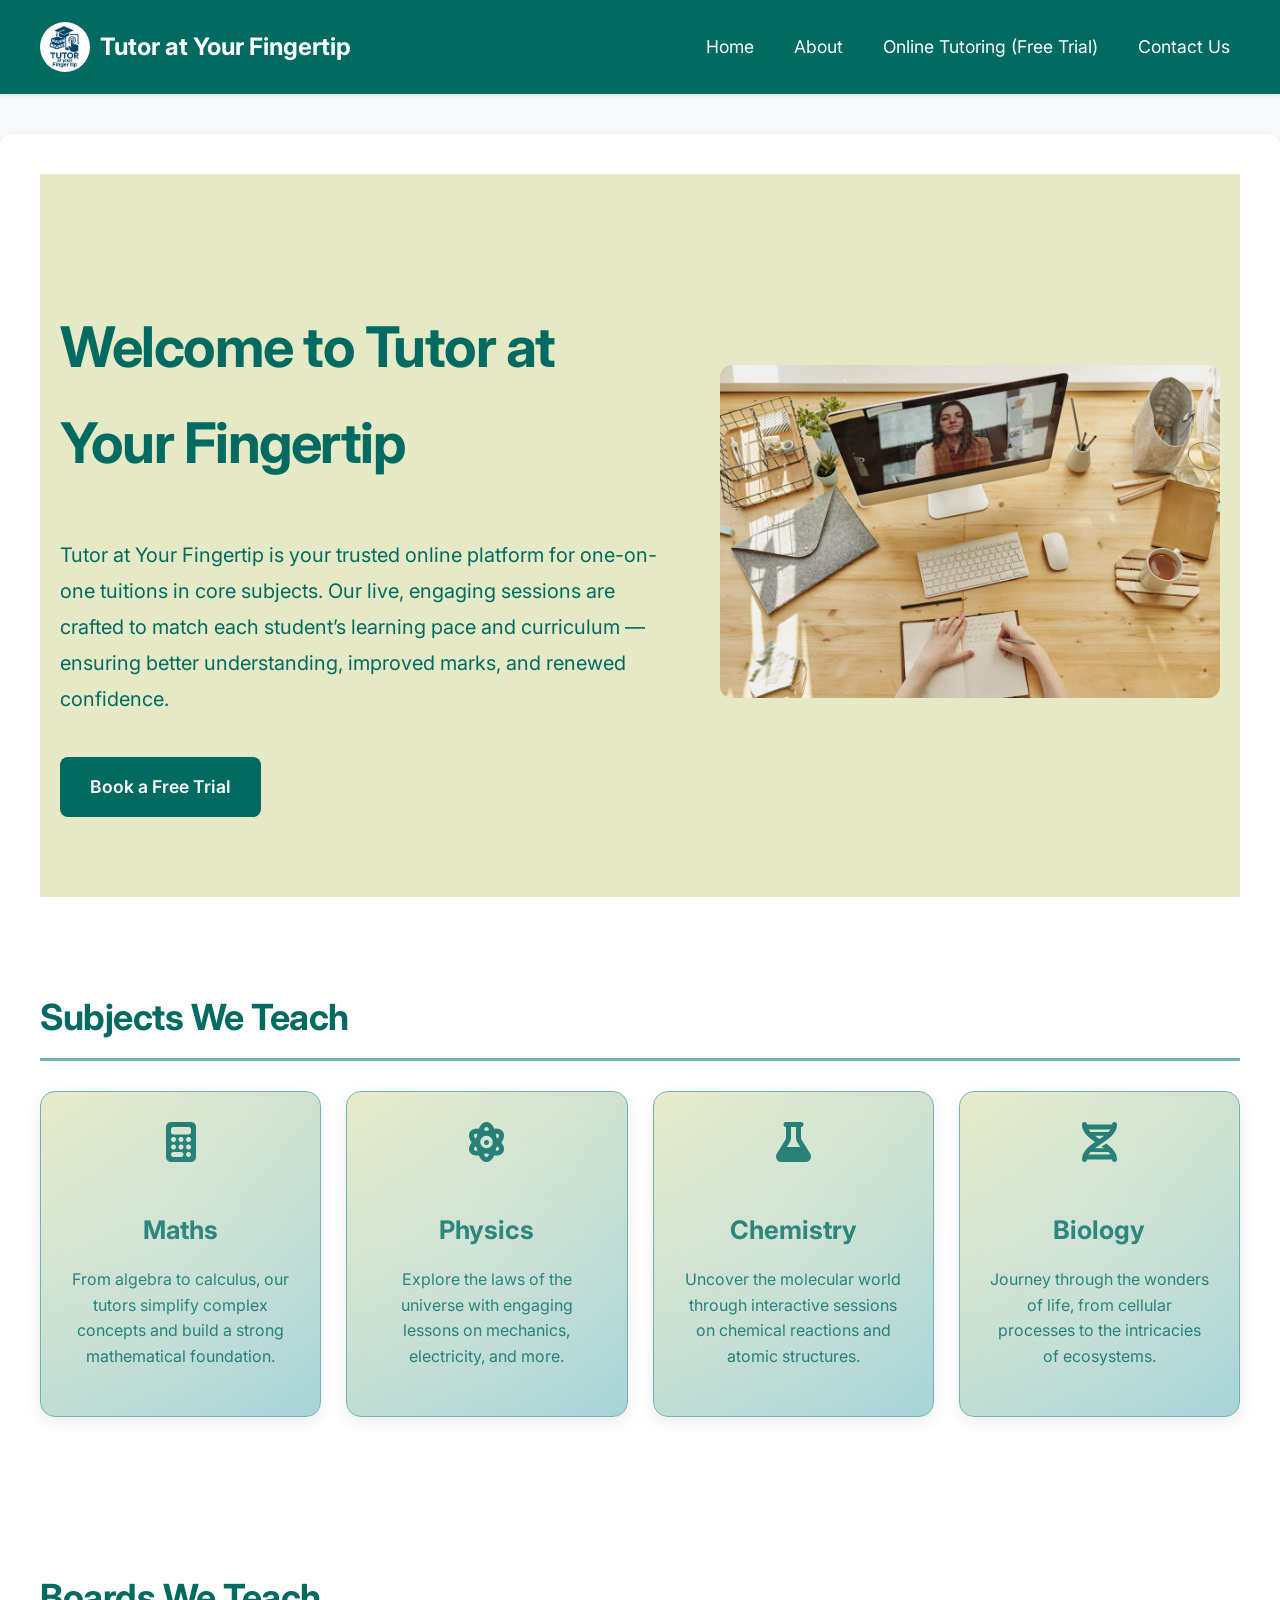
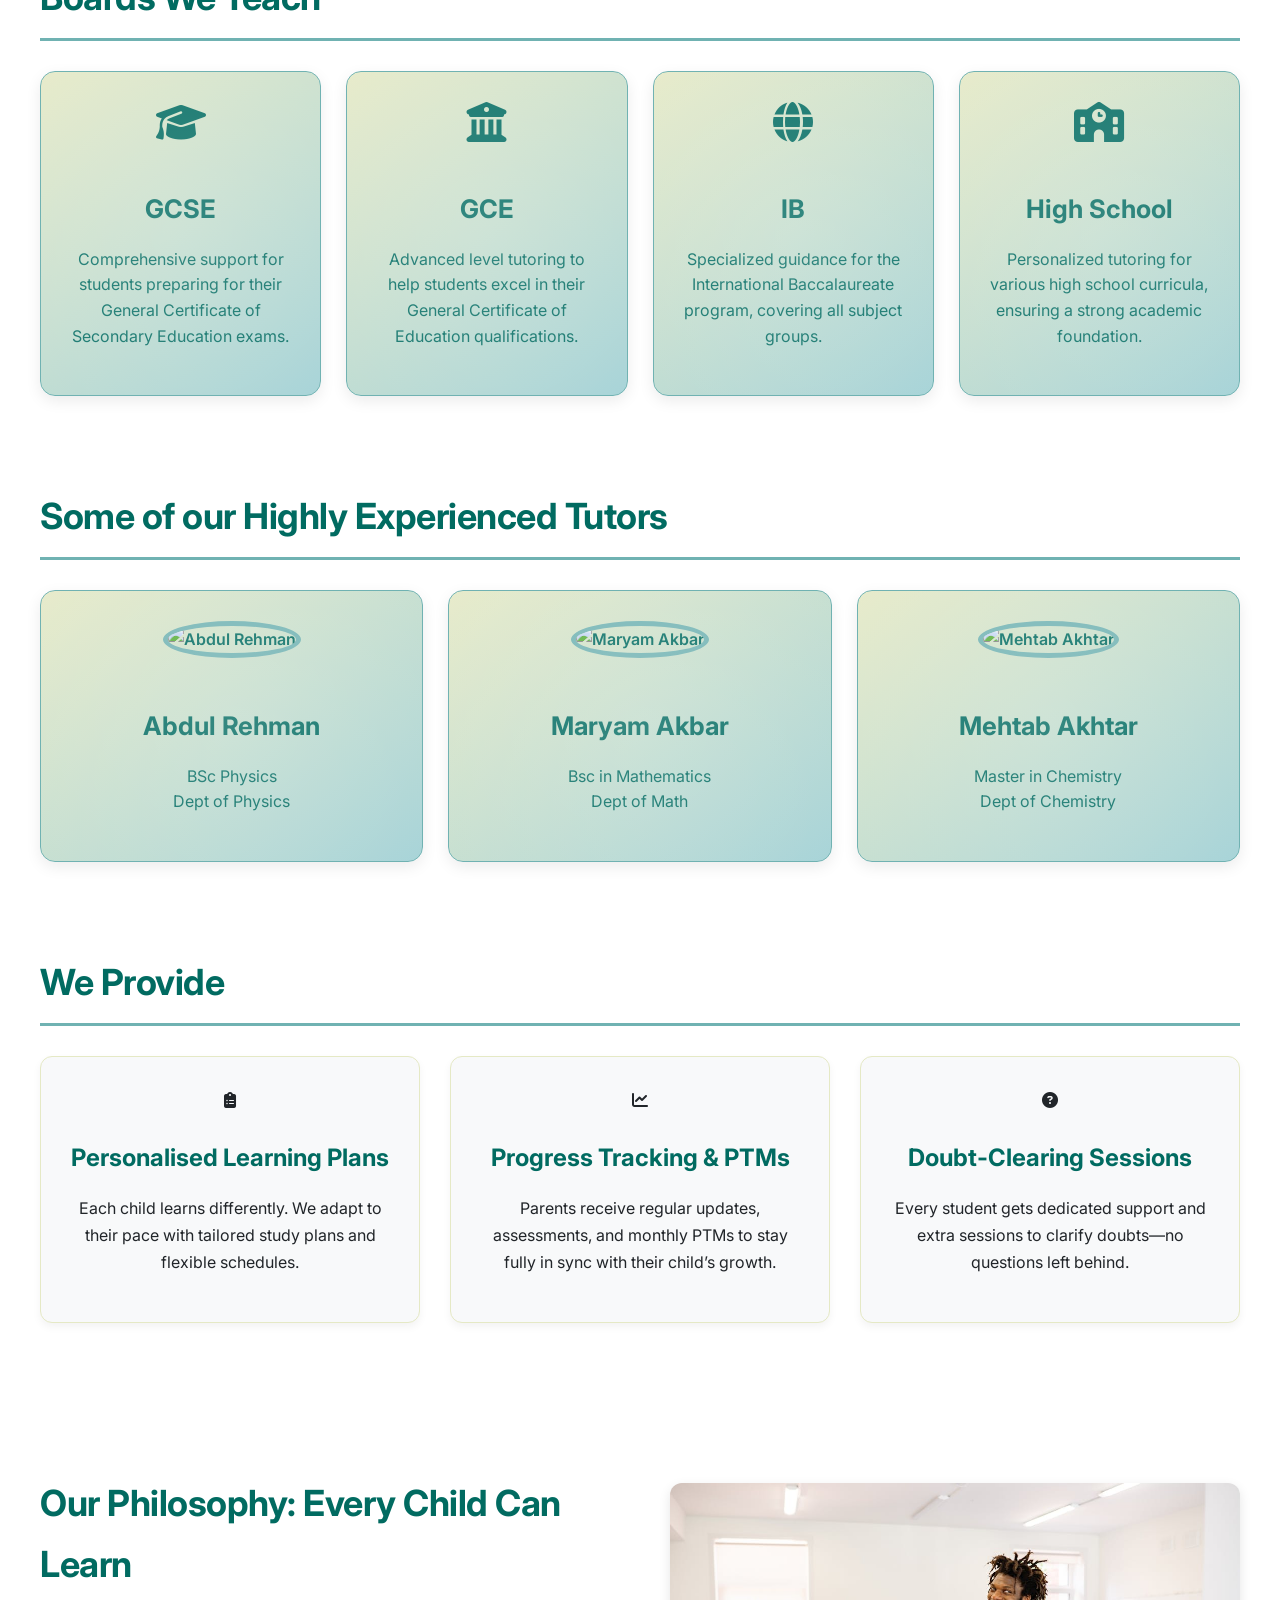
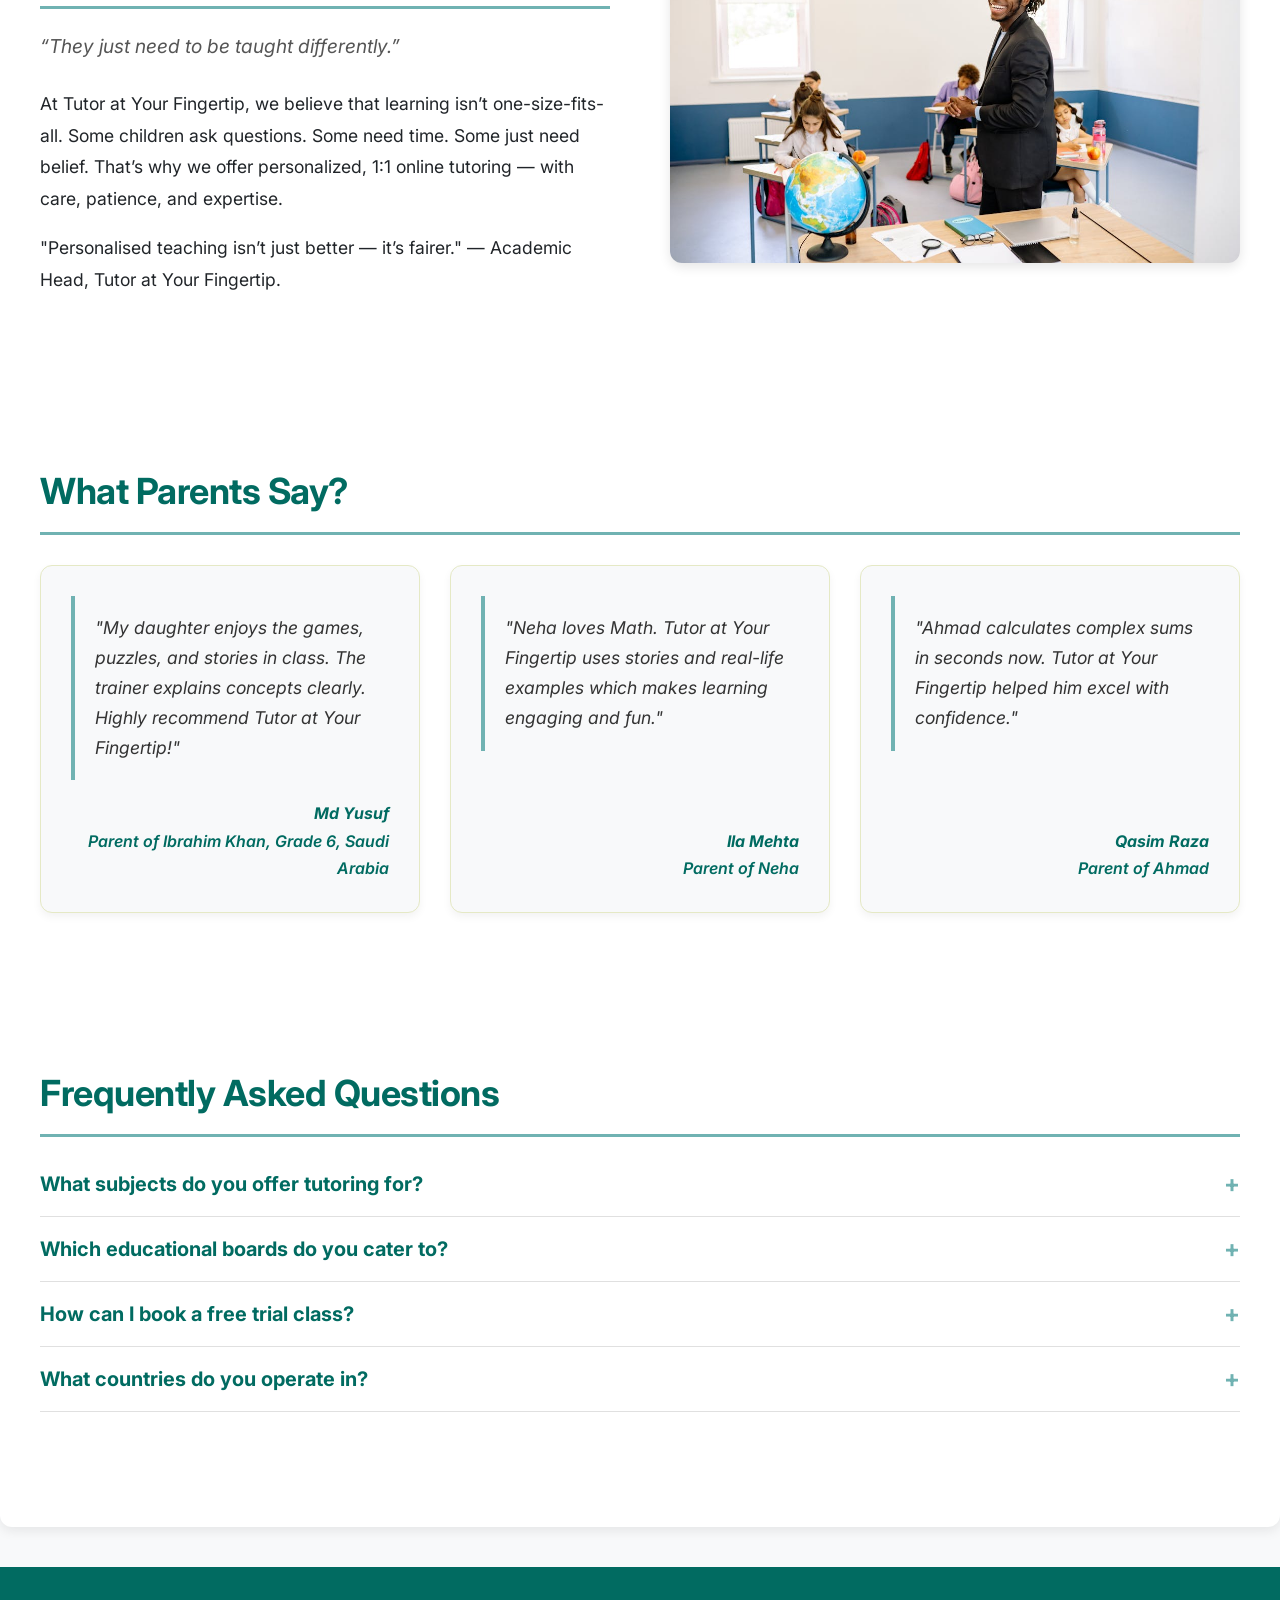
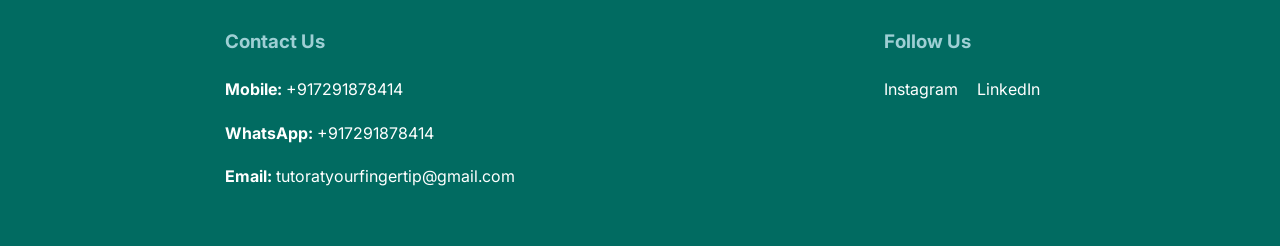
==== commit f1d37b7f: "feat: add icons to home page This commit adds suitable icons to the home page to improve its visual " ====
--- a/index.html
+++ b/index.html
@@ -7,6 +7,7 @@
     <link rel="stylesheet" href="css/style.css">
     <link rel="stylesheet" href="css/animations.css">
     <link rel="stylesheet" href="https://fonts.googleapis.com/css2?family=Inter:wght@400;700&display=swap">
+    <link rel="stylesheet" href="https://cdnjs.cloudflare.com/ajax/libs/font-awesome/6.5.2/css/all.min.css">
 </head>
 <body>
     <header>
@@ -42,18 +43,22 @@
             <h2>Subjects We Teach</h2>
             <div class="subject-cards">
                 <div class="card">
+                    <i class="fas fa-calculator"></i>
                     <h3>Maths</h3>
                     <p>From algebra to calculus, our tutors simplify complex concepts and build a strong mathematical foundation.</p>
                 </div>
                 <div class="card">
+                    <i class="fas fa-atom"></i>
                     <h3>Physics</h3>
                     <p>Explore the laws of the universe with engaging lessons on mechanics, electricity, and more.</p>
                 </div>
                 <div class="card">
+                    <i class="fas fa-flask"></i>
                     <h3>Chemistry</h3>
                     <p>Uncover the molecular world through interactive sessions on chemical reactions and atomic structures.</p>
                 </div>
                 <div class="card">
+                    <i class="fas fa-dna"></i>
                     <h3>Biology</h3>
                     <p>Journey through the wonders of life, from cellular processes to the intricacies of ecosystems.</p>
                 </div>
@@ -64,18 +69,22 @@
             <h2>Boards We Teach</h2>
             <div class="board-cards">
                 <div class="card">
+                    <i class="fas fa-graduation-cap"></i>
                     <h3>GCSE</h3>
                     <p>Comprehensive support for students preparing for their General Certificate of Secondary Education exams.</p>
                 </div>
                 <div class="card">
+                    <i class="fas fa-university"></i>
                     <h3>GCE</h3>
                     <p>Advanced level tutoring to help students excel in their General Certificate of Education qualifications.</p>
                 </div>
                 <div class="card">
+                    <i class="fas fa-globe"></i>
                     <h3>IB</h3>
                     <p>Specialized guidance for the International Baccalaureate program, covering all subject groups.</p>
                 </div>
                 <div class="card">
+                    <i class="fas fa-school"></i>
                     <h3>High School</h3>
                     <p>Personalized tutoring for various high school curricula, ensuring a strong academic foundation.</p>
                 </div>
@@ -107,14 +116,17 @@
             <h2>We Provide</h2>
             <div class="features">
                 <div class="feature">
+                    <i class="fas fa-clipboard-list"></i>
                     <h3>Personalised Learning Plans</h3>
                     <p>Each child learns differently. We adapt to their pace with tailored study plans and flexible schedules.</p>
                 </div>
                 <div class="feature">
+                    <i class="fas fa-chart-line"></i>
                     <h3>Progress Tracking & PTMs</h3>
                     <p>Parents receive regular updates, assessments, and monthly PTMs to stay fully in sync with their child’s growth.</p>
                 </div>
                 <div class="feature">
+                    <i class="fas fa-question-circle"></i>
                     <h3>Doubt-Clearing Sessions</h3>
                     <p>Every student gets dedicated support and extra sessions to clarify doubts—no questions left behind.</p>
                 </div>
--- a/css/style.css
+++ b/css/style.css
@@ -138,8 +138,8 @@
     padding: 60px 0; /* Increased vertical padding */
 }
 
-/* Subject and Board Cards */
-.subject-cards, .board-cards {
+/* Subject, Board, and Tutor Cards */
+.subject-cards, .board-cards, .tutor-cards {
     display: grid;
     grid-template-columns: repeat(auto-fit, minmax(250px, 1fr));
     gap: 25px;
@@ -189,6 +189,12 @@
     margin-bottom: 15px;
 }
 
+.card i {
+    font-size: 2.5rem;
+    margin-bottom: 20px;
+    color: #016B61;
+}
+
 .card p {
     font-size: 1rem;
     font-weight: 400;
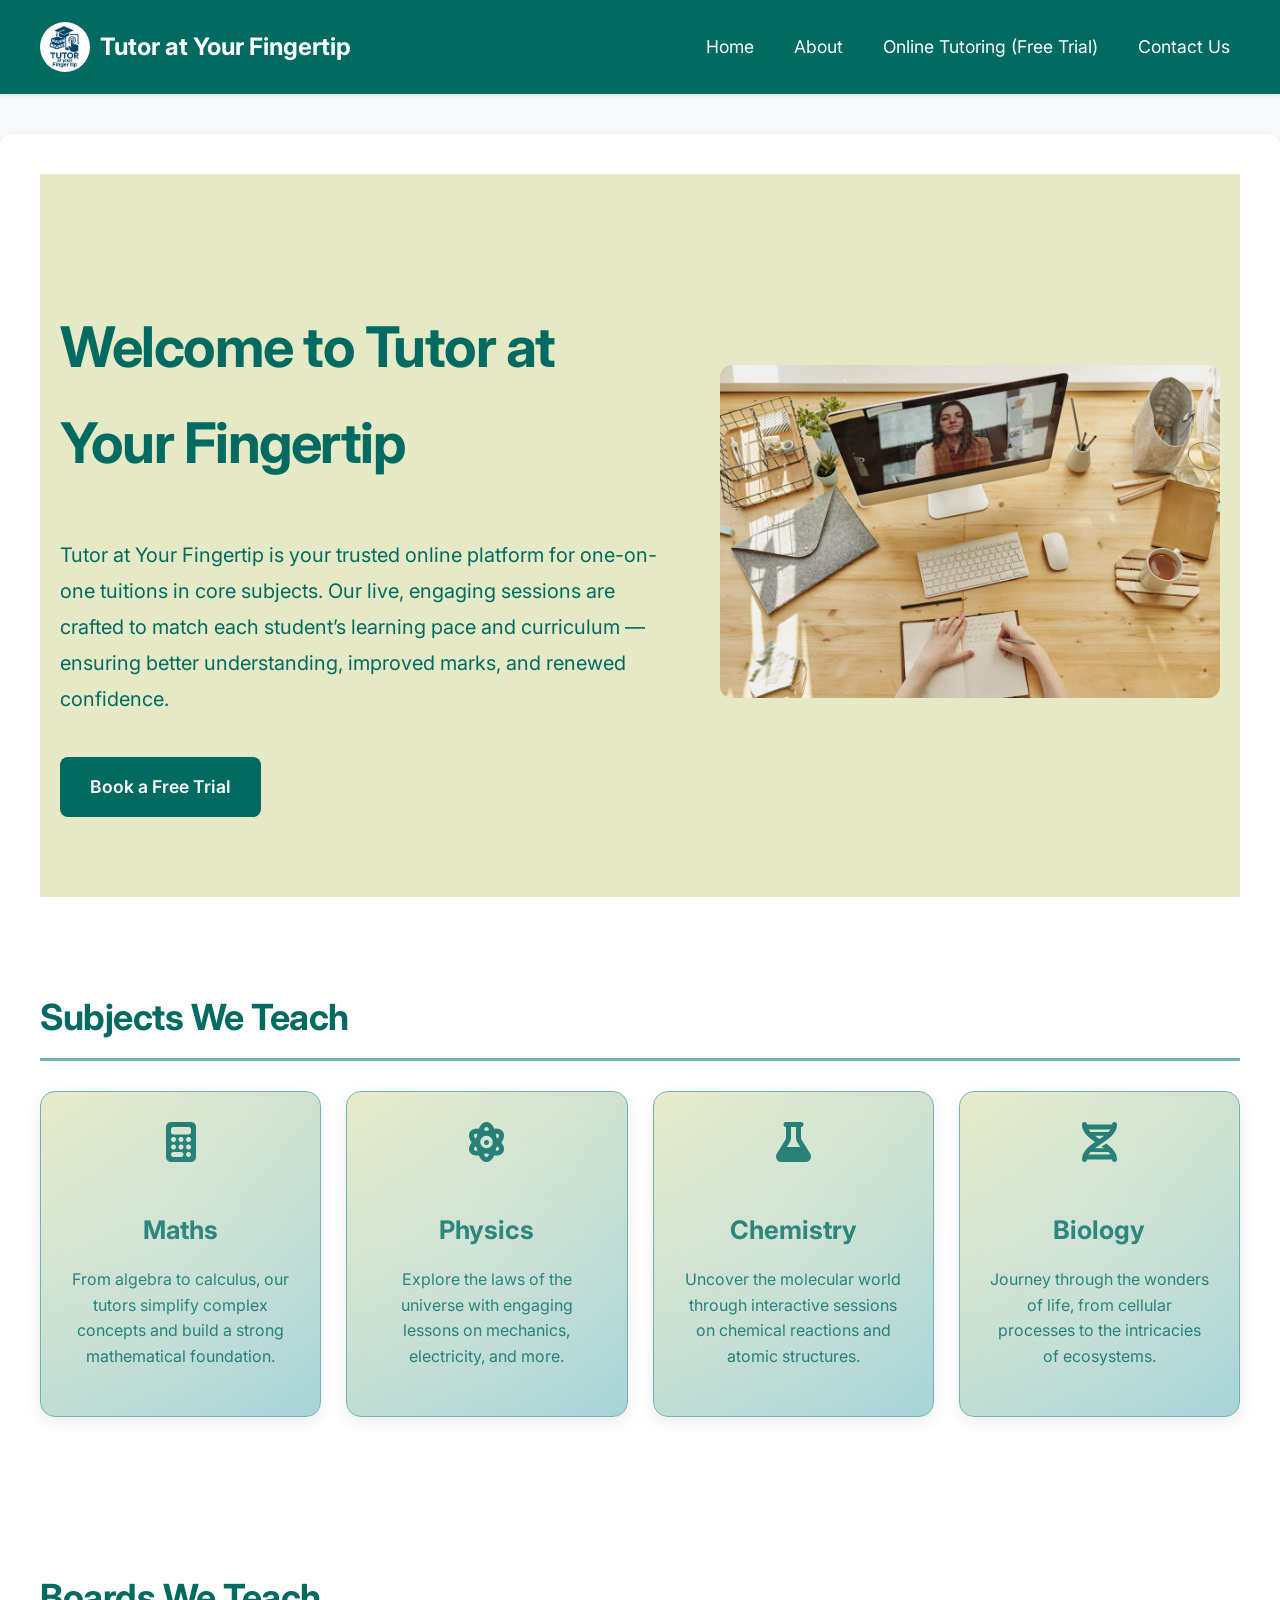
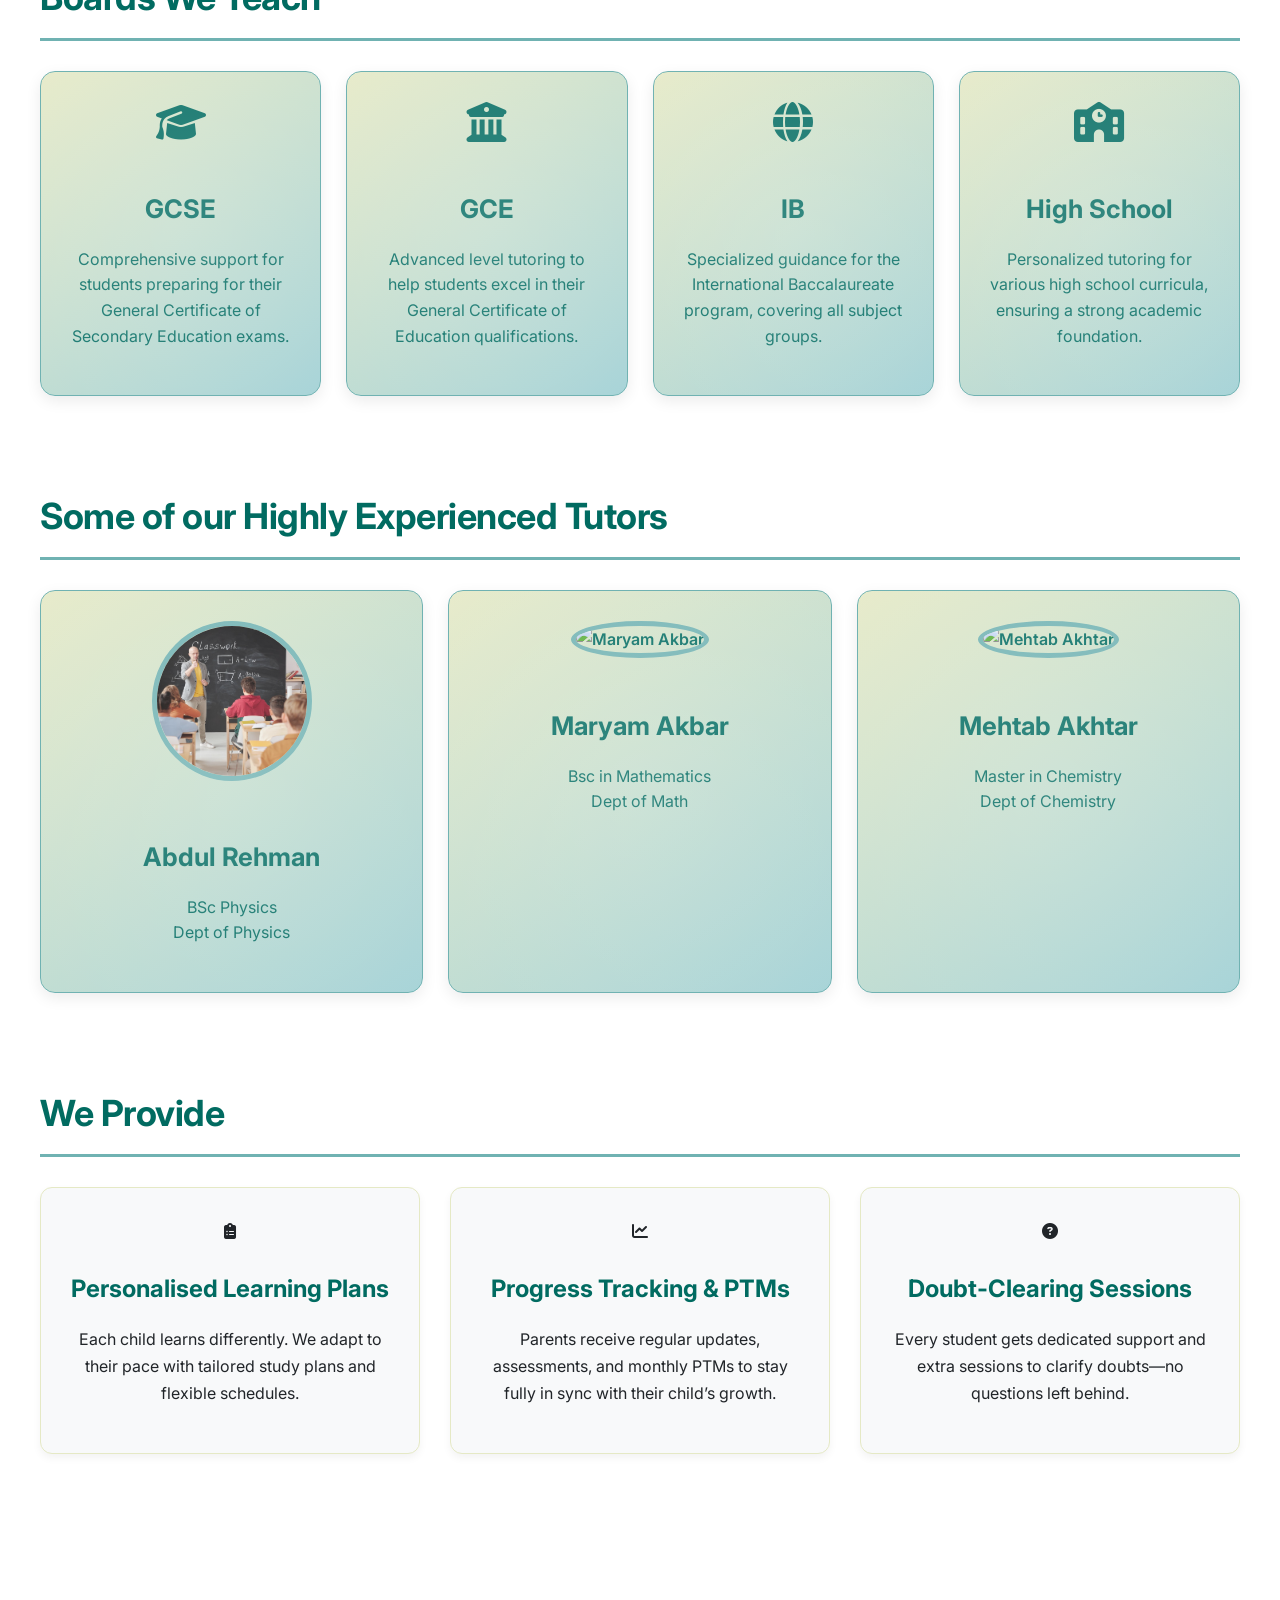
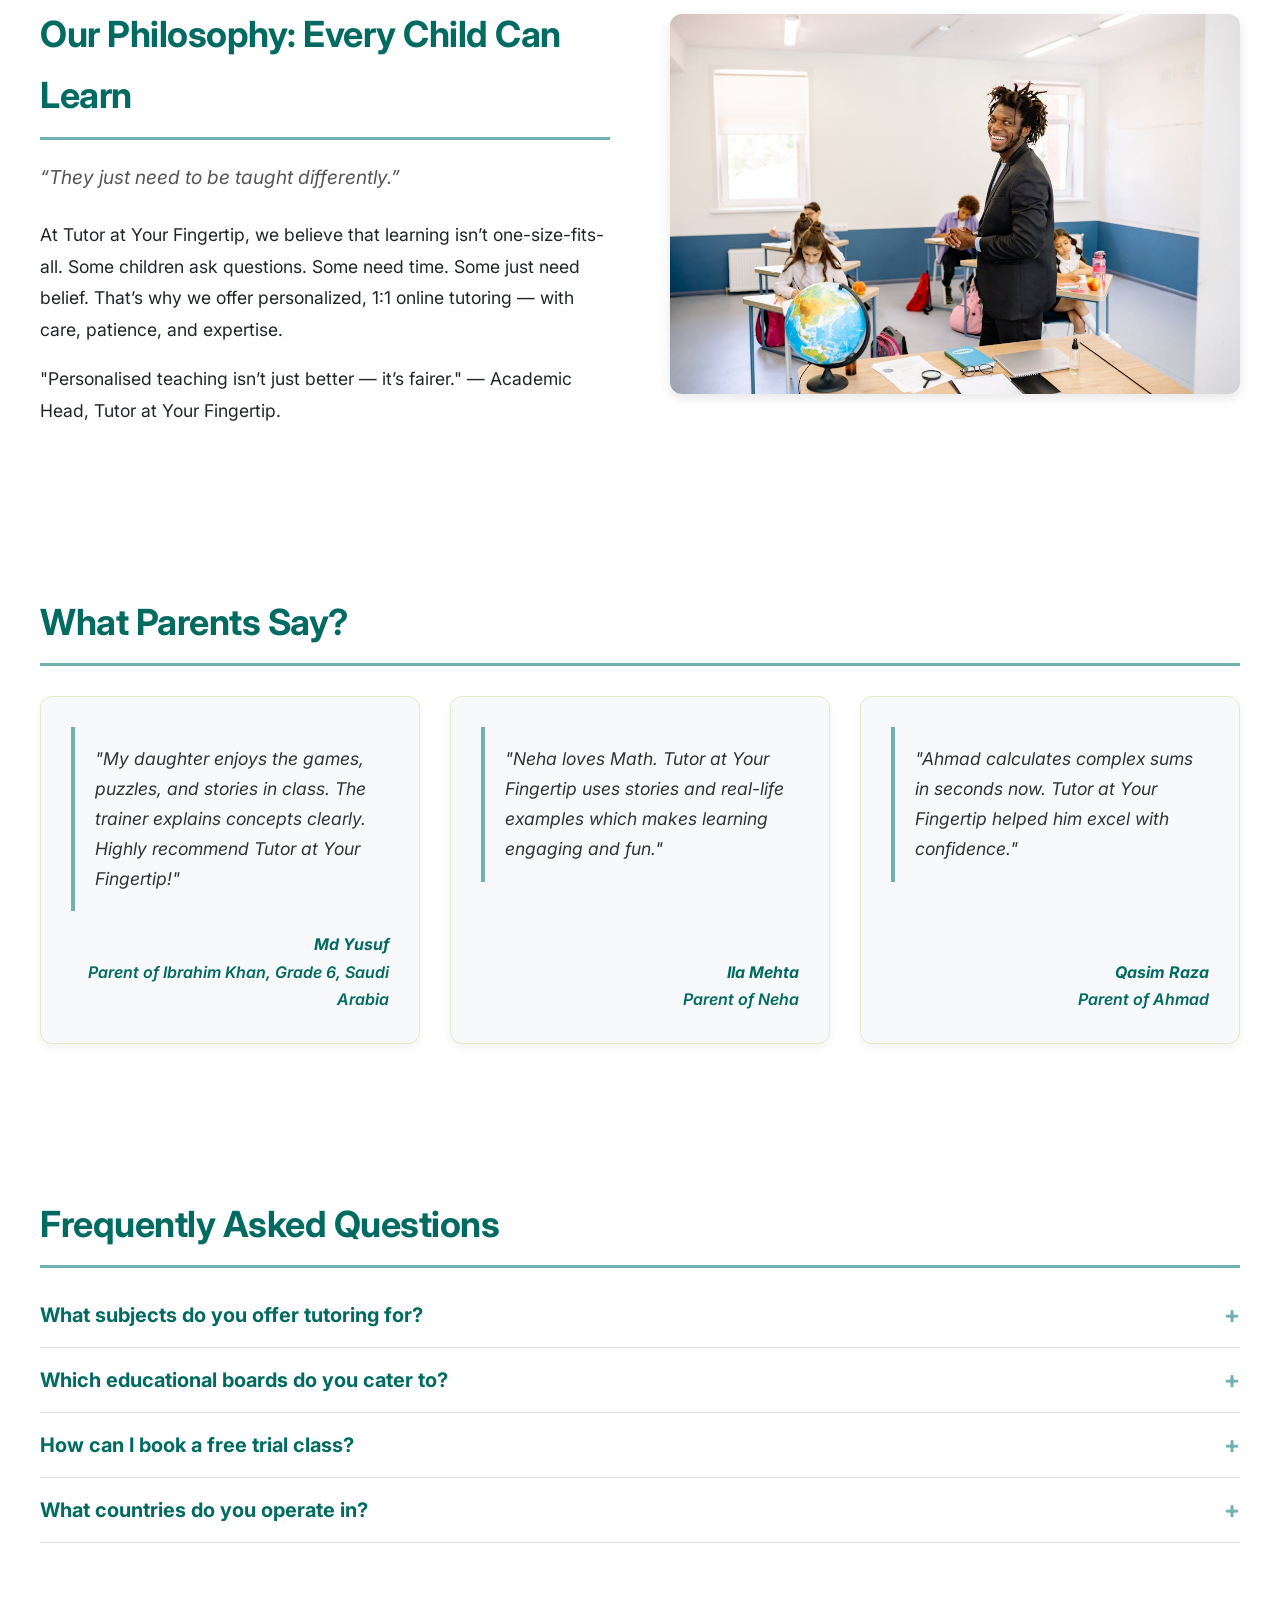
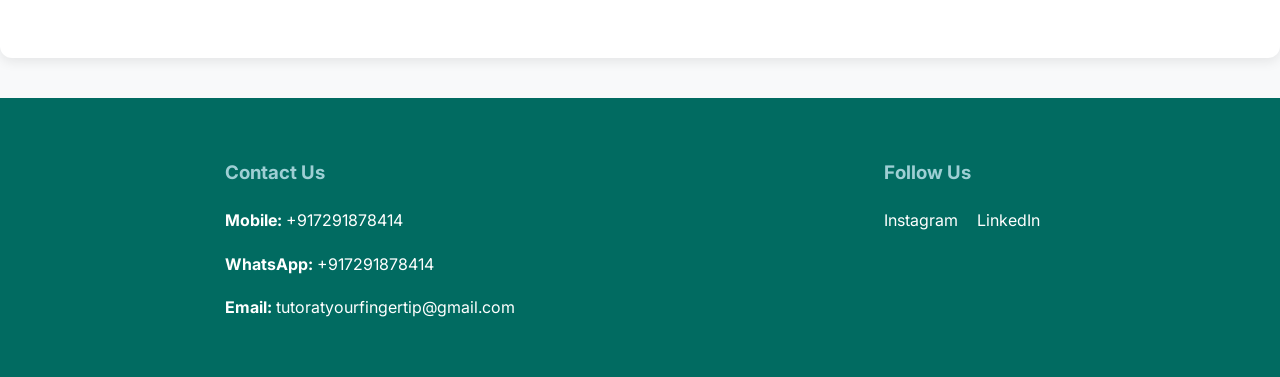
==== commit 1f620fb2: "fix: correct broken image paths This commit fixes the broken images on the "Contact Us" and "Online " ====
--- a/index.html
+++ b/index.html
@@ -95,17 +95,17 @@
             <h2>Some of our Highly Experienced Tutors</h2>
             <div class="tutor-cards">
                 <div class="card">
-                    <img src="images/tutor-1.jpeg" alt="Abdul Rehman" class="tutor-image">
+                    <img src="images/about.jpeg" alt="Abdul Rehman" class="tutor-image">
                     <h3>Abdul Rehman</h3>
                     <p>BSc Physics<br>Dept of Physics</p>
                 </div>
                 <div class="card">
-                    <img src="images/tutor-2.jpeg" alt="Maryam Akbar" class="tutor-image">
+                    <img src="images/contact.jpeg" alt="Maryam Akbar" class="tutor-image">
                     <h3>Maryam Akbar</h3>
                     <p>Bsc in Mathematics<br>Dept of Math</p>
                 </div>
                 <div class="card">
-                    <img src="images/tutor-3.jpeg" alt="Mehtab Akhtar" class="tutor-image">
+                    <img src="images/free-trial.jpeg" alt="Mehtab Akhtar" class="tutor-image">
                     <h3>Mehtab Akhtar</h3>
                     <p>Master in Chemistry<br>Dept of Chemistry</p>
                 </div>
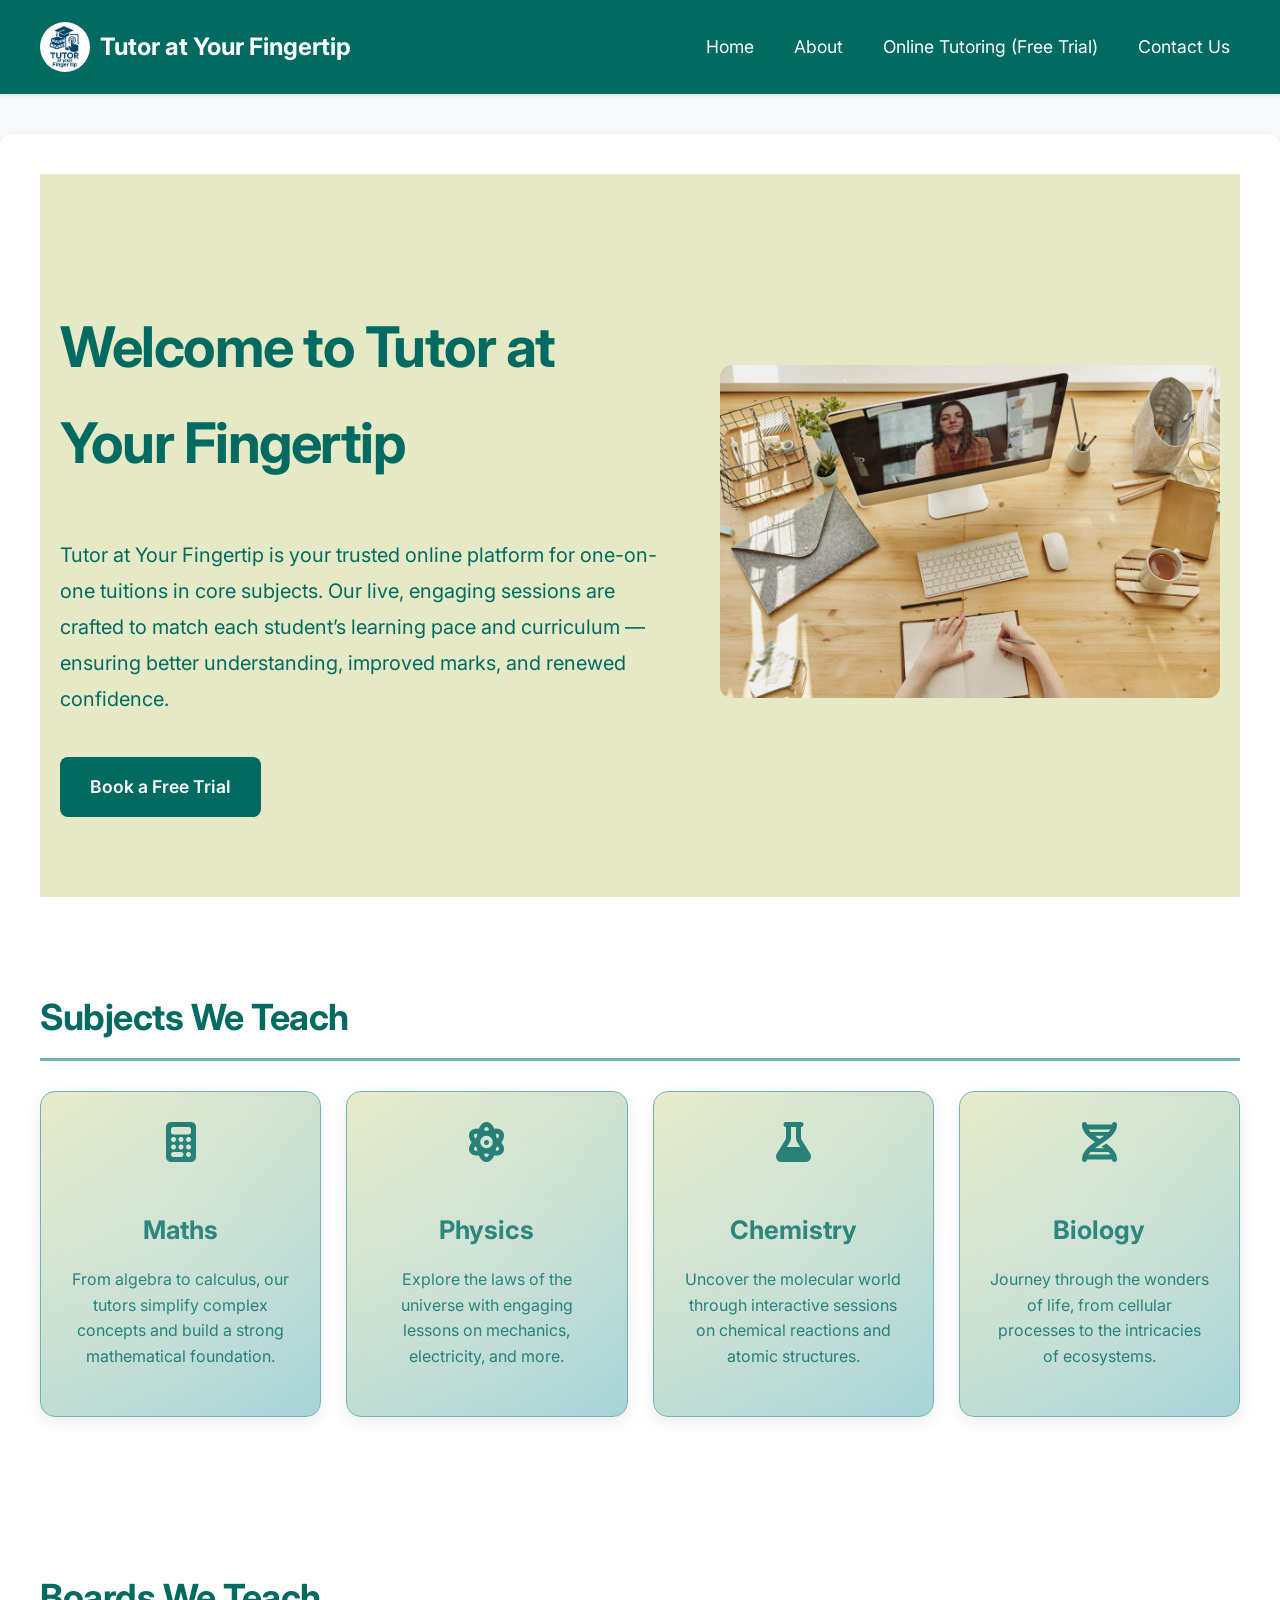
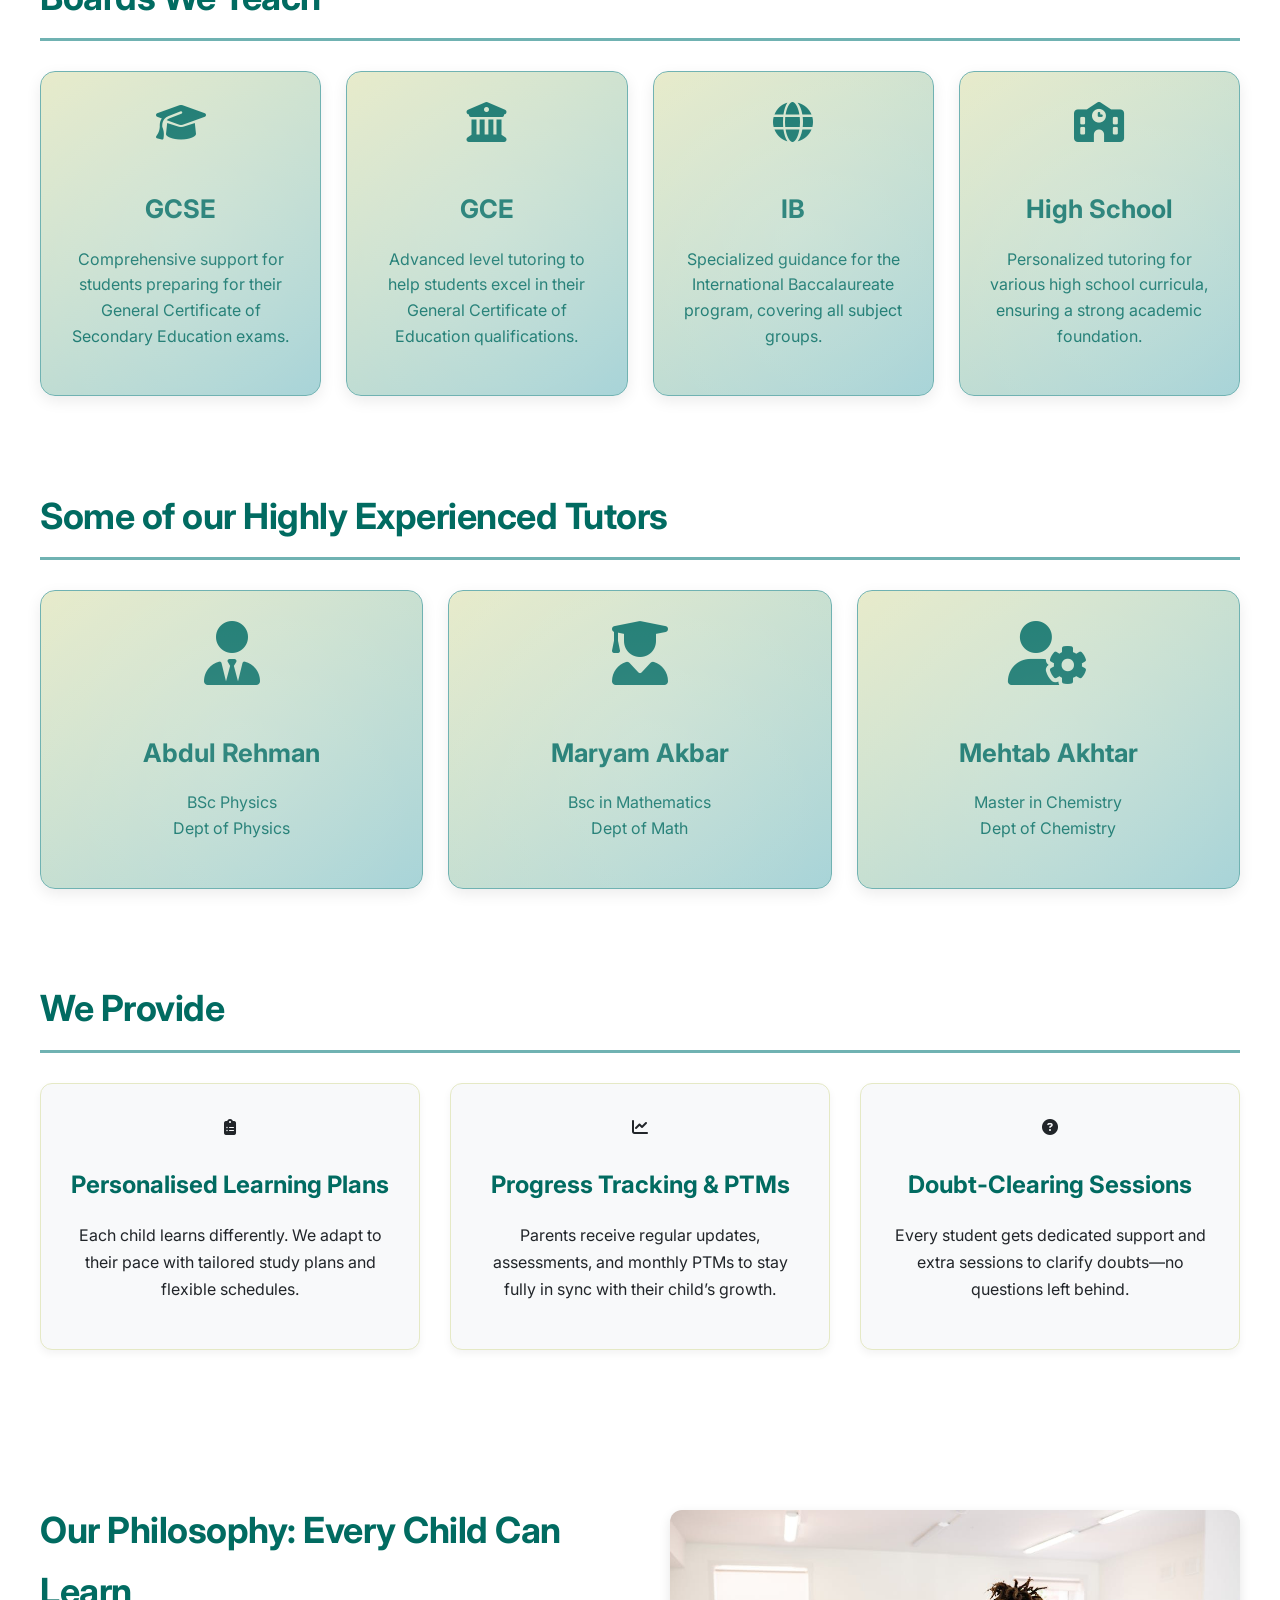
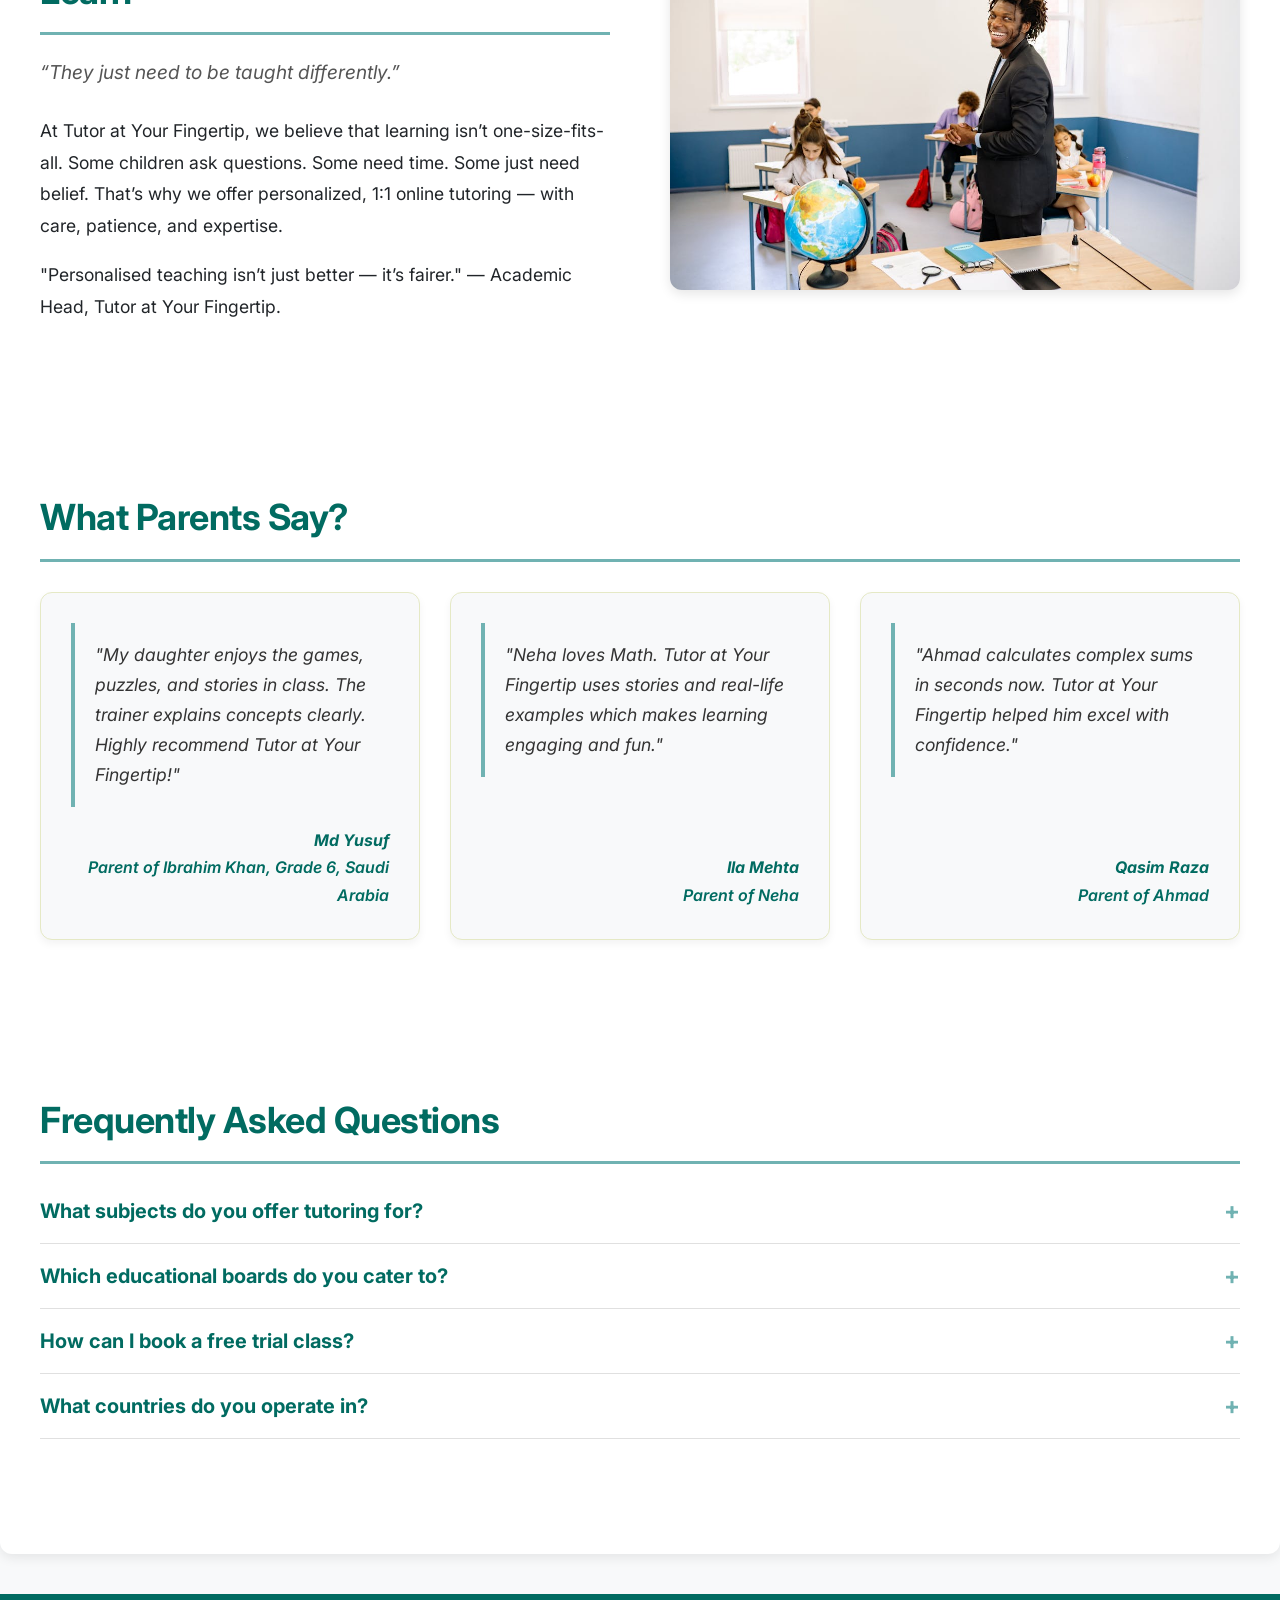
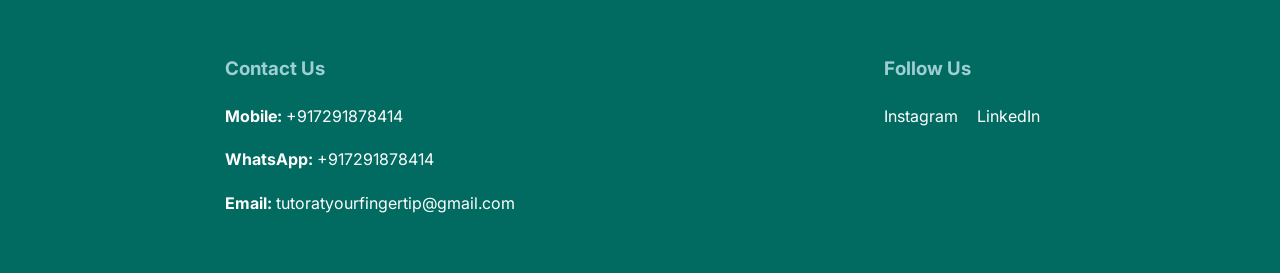
==== commit 7315bb7a: "feat: Use icons for tutor profiles This commit replaces the placeholder images in the "Some of our H" ====
--- a/index.html
+++ b/index.html
@@ -95,17 +95,17 @@
             <h2>Some of our Highly Experienced Tutors</h2>
             <div class="tutor-cards">
                 <div class="card">
-                    <img src="images/about.jpeg" alt="Abdul Rehman" class="tutor-image">
+                    <i class="fas fa-user-tie"></i>
                     <h3>Abdul Rehman</h3>
                     <p>BSc Physics<br>Dept of Physics</p>
                 </div>
                 <div class="card">
-                    <img src="images/contact.jpeg" alt="Maryam Akbar" class="tutor-image">
+                    <i class="fas fa-user-graduate"></i>
                     <h3>Maryam Akbar</h3>
                     <p>Bsc in Mathematics<br>Dept of Math</p>
                 </div>
                 <div class="card">
-                    <img src="images/free-trial.jpeg" alt="Mehtab Akhtar" class="tutor-image">
+                    <i class="fas fa-user-cog"></i>
                     <h3>Mehtab Akhtar</h3>
                     <p>Master in Chemistry<br>Dept of Chemistry</p>
                 </div>
--- a/css/style.css
+++ b/css/style.css
@@ -201,13 +201,10 @@
     line-height: 1.6;
 }
 
-.tutor-image {
-    width: 150px;
-    height: 150px;
-    border-radius: 50%;
-    object-fit: cover;
+.tutor-cards .card i {
+    font-size: 4rem;
     margin-bottom: 20px;
-    border: 5px solid #70B2B2;
+    color: #016B61;
 }
 
 /* "We Provide" Section */
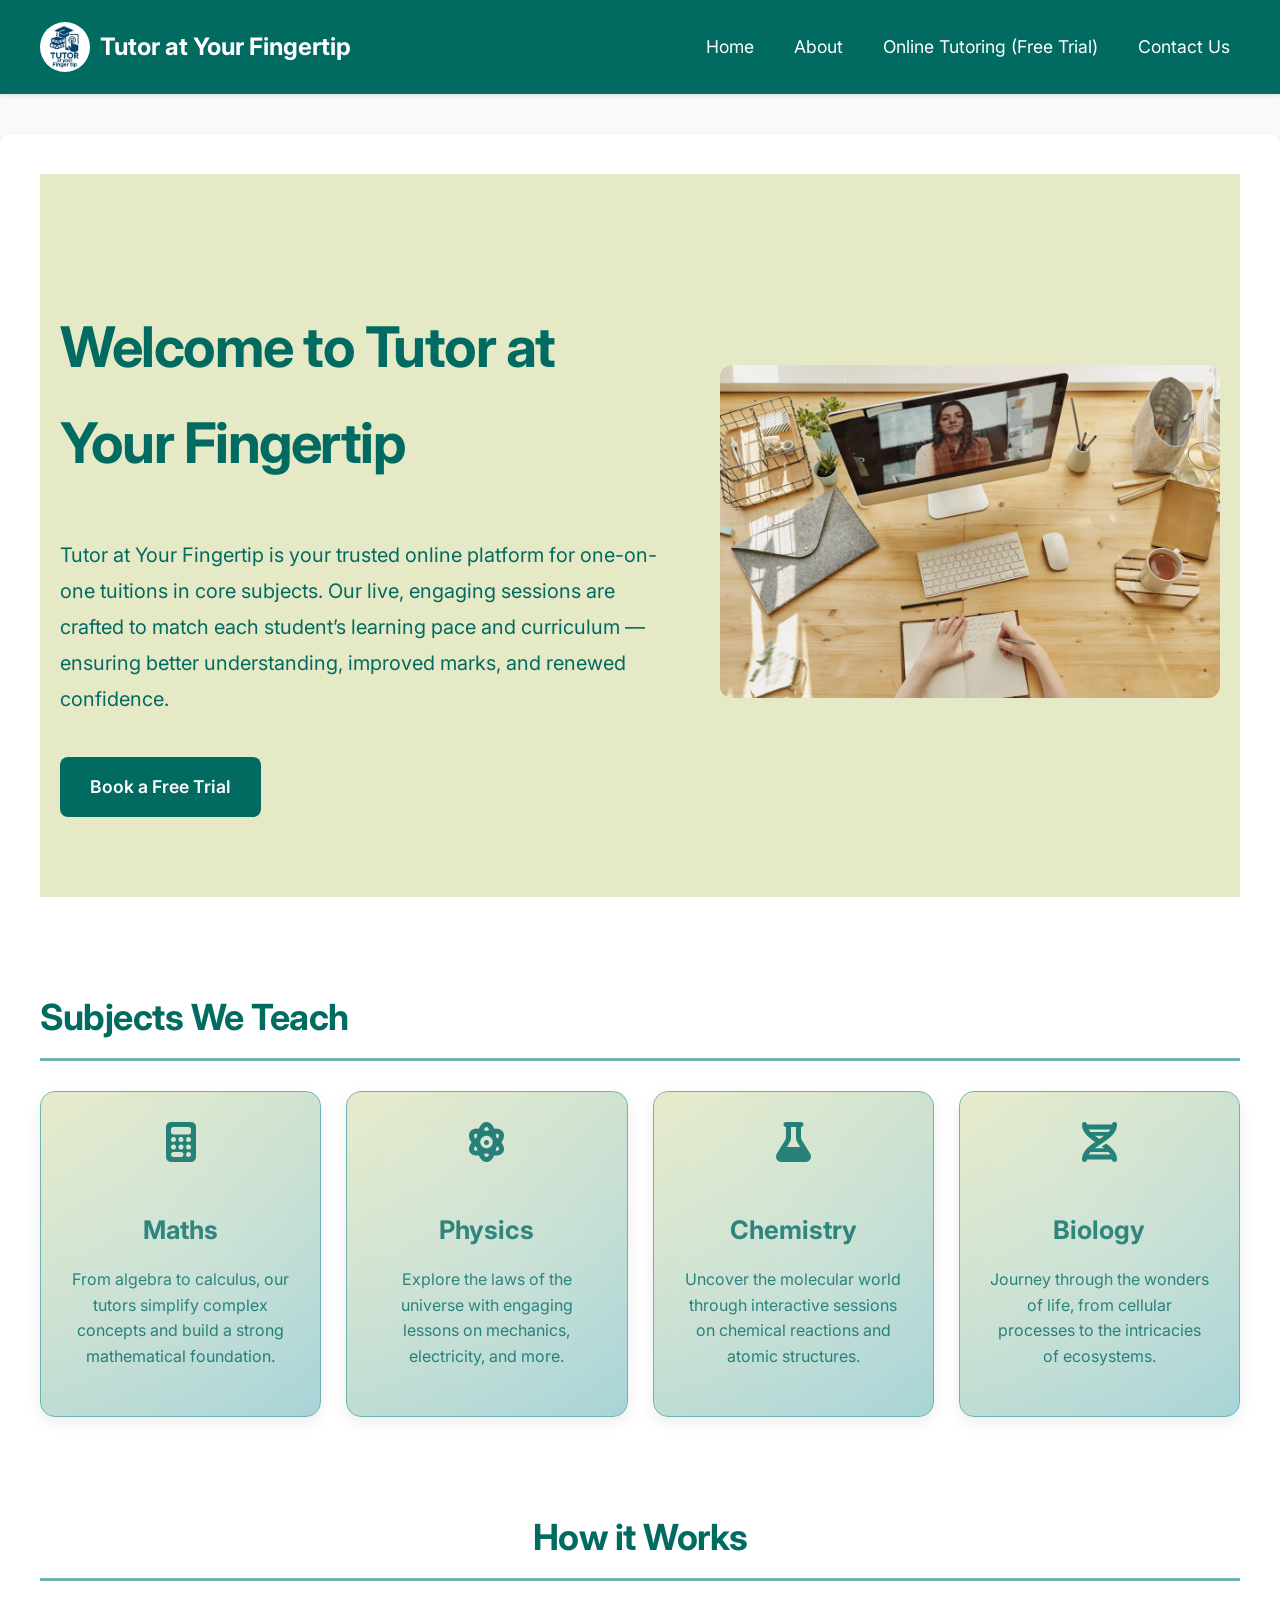
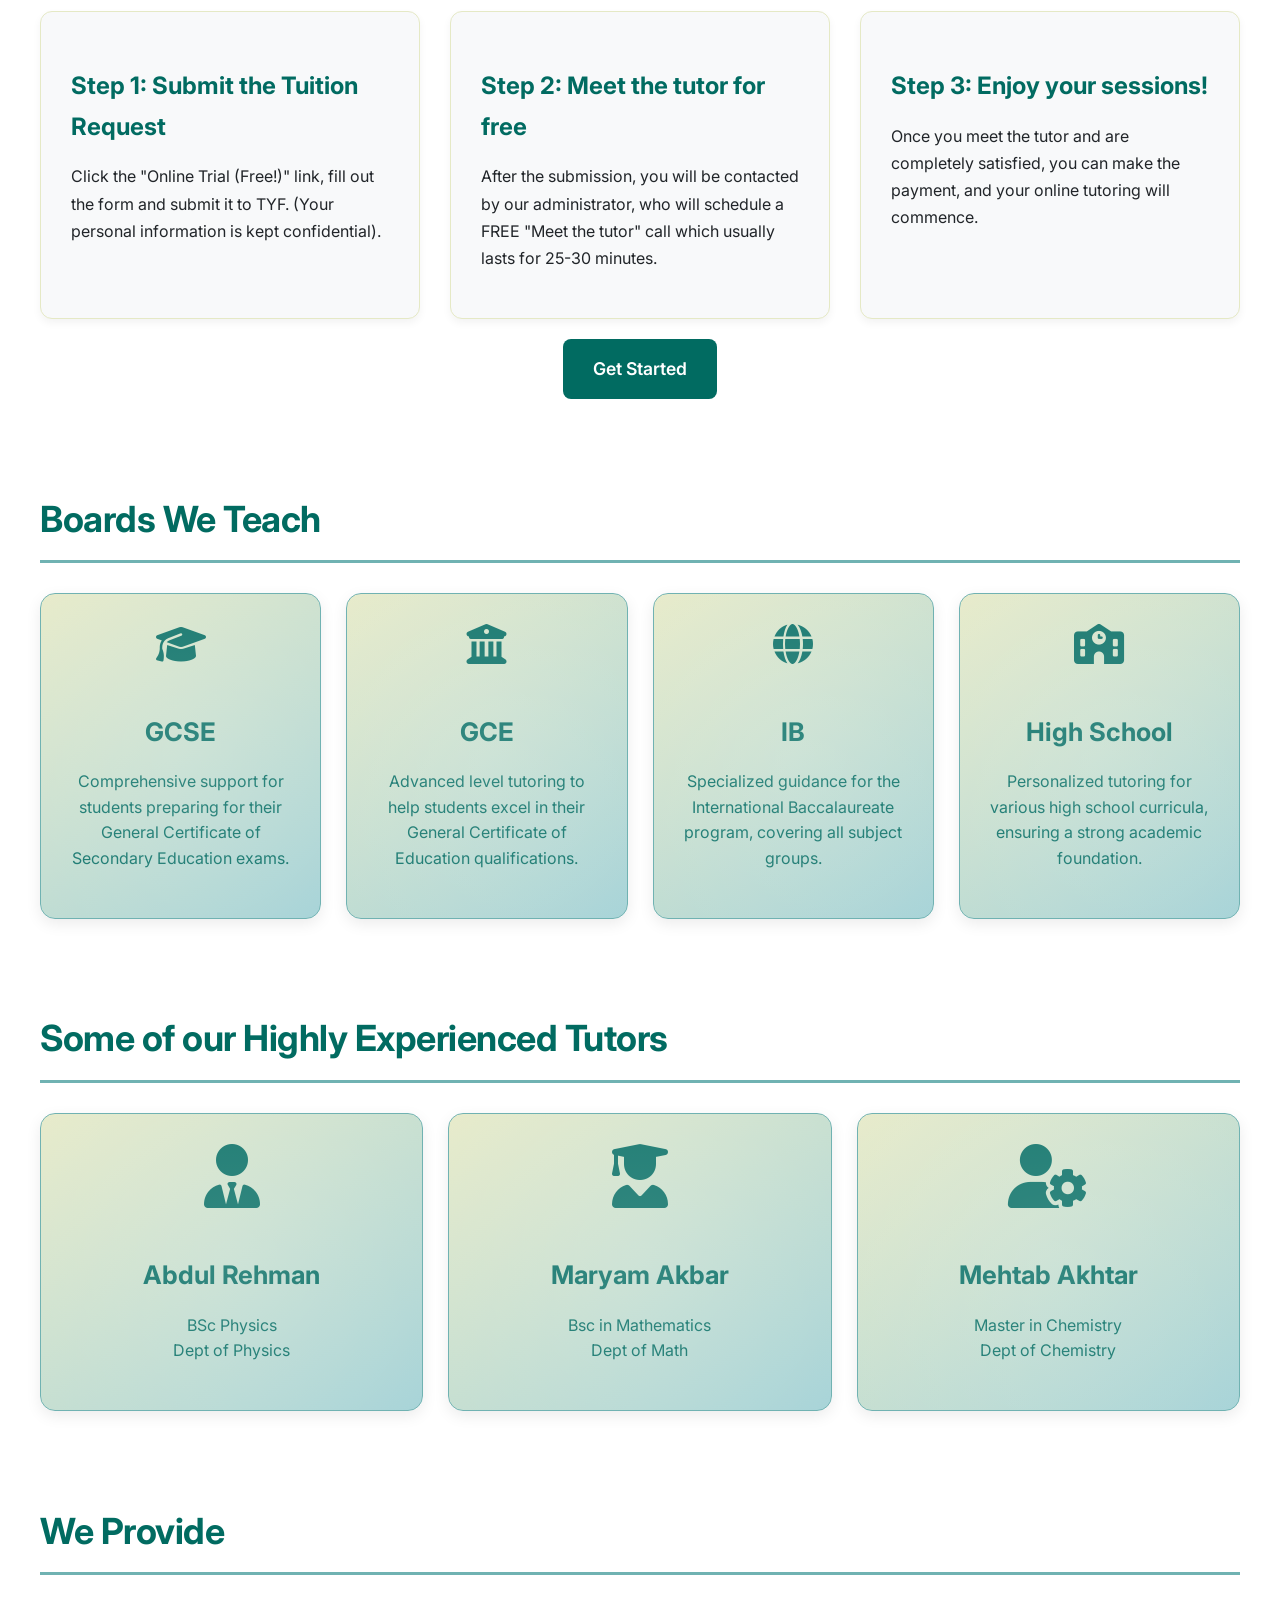
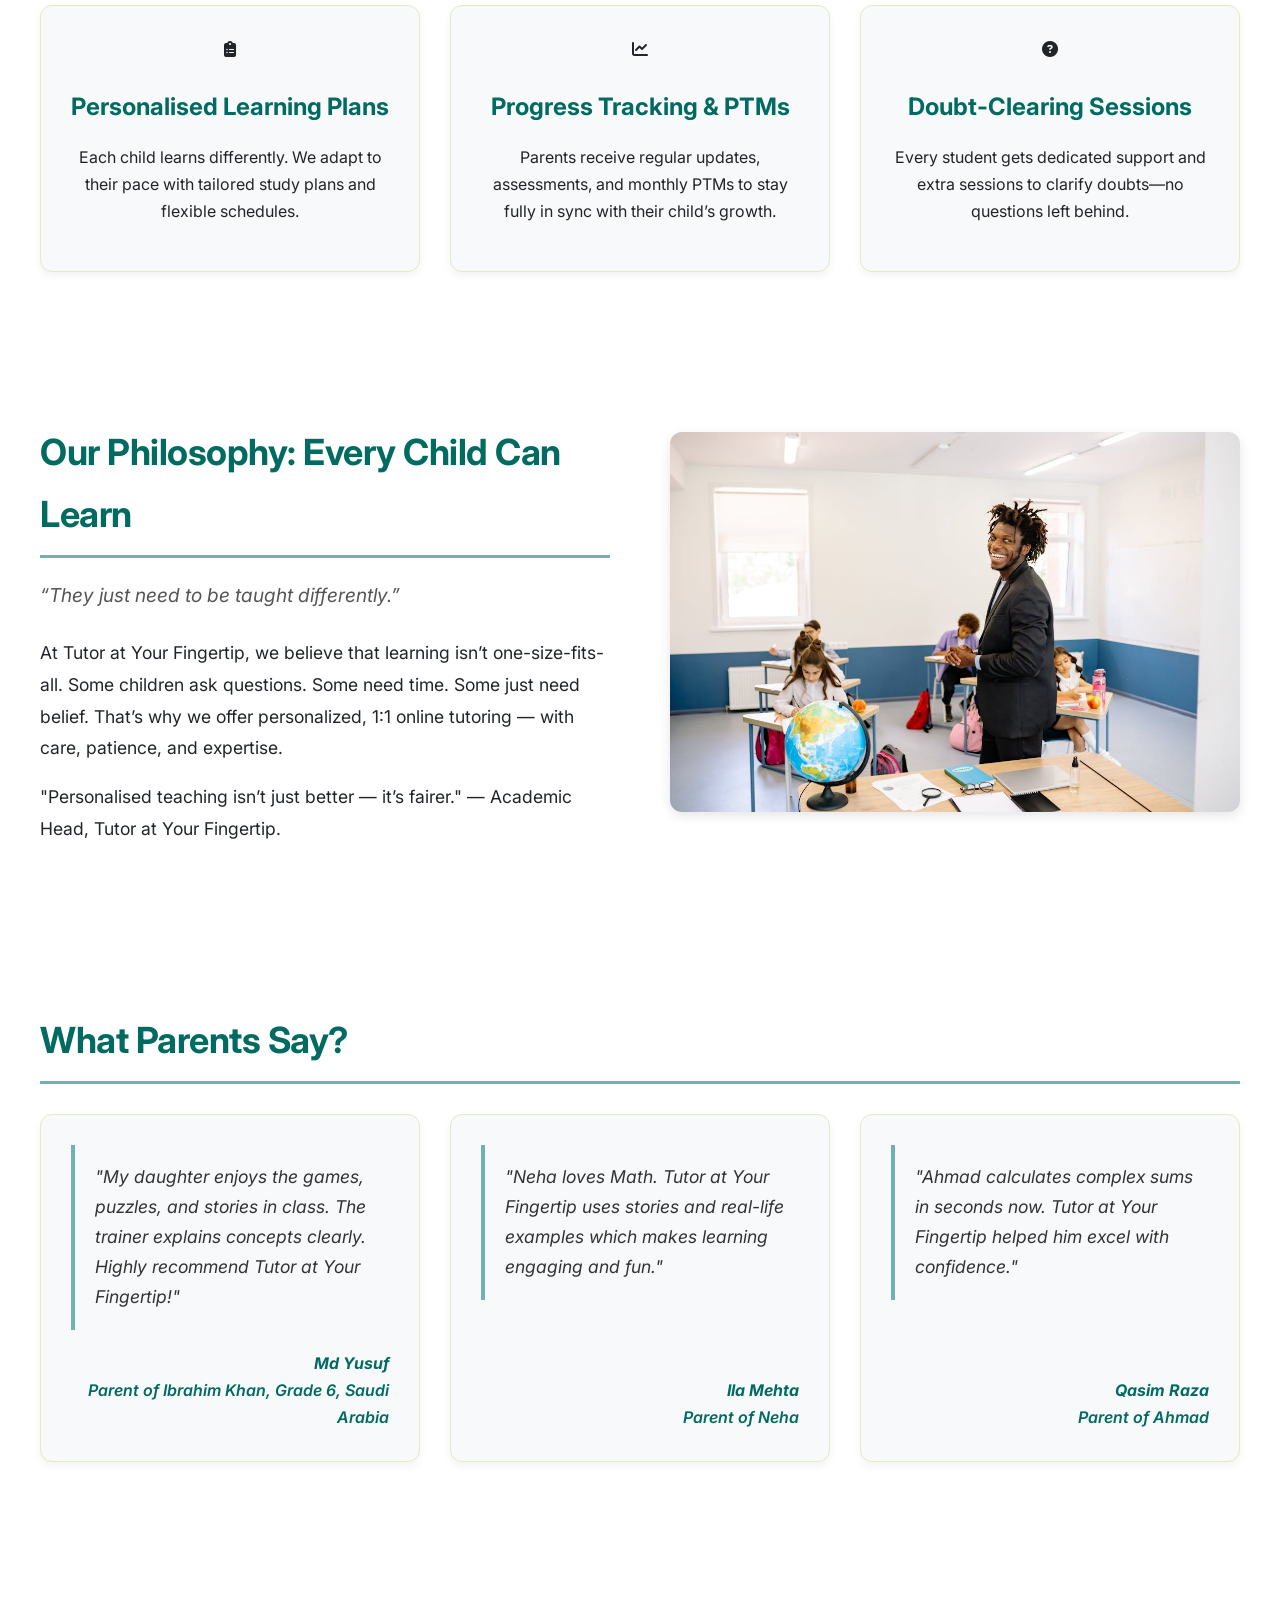
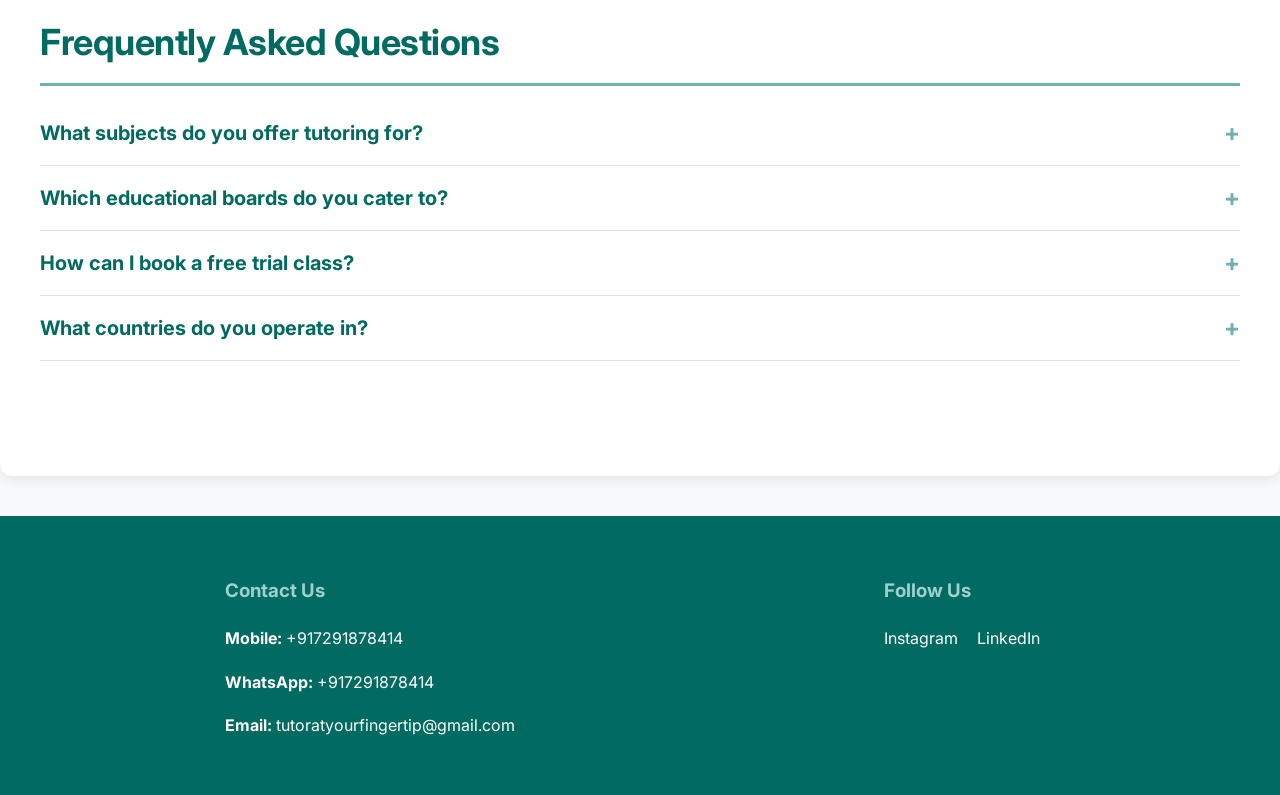
==== commit 5f5a1872: "feat: Add "How it Works" section to home page This commit adds a new "How it Works" section to the h" ====
--- a/index.html
+++ b/index.html
@@ -65,6 +65,25 @@
             </div>
         </section>
 
+        <section class="how-it-works">
+            <h2>How it Works</h2>
+            <div class="steps">
+                <div class="step">
+                    <h3>Step 1: Submit the Tuition Request</h3>
+                    <p>Click the "Online Trial (Free!)" link, fill out the form and submit it to TYF. (Your personal information is kept confidential).</p>
+                </div>
+                <div class="step">
+                    <h3>Step 2: Meet the tutor for free</h3>
+                    <p>After the submission, you will be contacted by our administrator, who will schedule a FREE "Meet the tutor" call which usually lasts for 25-30 minutes.</p>
+                </div>
+                <div class="step">
+                    <h3>Step 3: Enjoy your sessions!</h3>
+                    <p>Once you meet the tutor and are completely satisfied, you can make the payment, and your online tutoring will commence.</p>
+                </div>
+            </div>
+            <a href="pages/free-trial.html" class="cta-button">Get Started</a>
+        </section>
+
         <section class="boards">
             <h2>Boards We Teach</h2>
             <div class="board-cards">
--- a/css/style.css
+++ b/css/style.css
@@ -237,6 +237,34 @@
     margin-bottom: 15px;
 }
 
+/* "How it Works" Section */
+.how-it-works {
+    text-align: center;
+}
+
+.steps {
+    display: flex;
+    justify-content: space-between;
+    gap: 30px;
+    margin-top: 30px;
+    text-align: left;
+}
+
+.step {
+    background-color: #f8f9fa;
+    padding: 30px;
+    border-radius: 12px;
+    flex: 1;
+    border: 1px solid #e5e9c5;
+    box-shadow: 0 4px 8px rgba(0,0,0,0.05);
+}
+
+.step h3 {
+    color: #016B61;
+    font-size: 1.5rem;
+    margin-bottom: 15px;
+}
+
 h1, h2 {
     color: #016B61;
     letter-spacing: -0.5px;
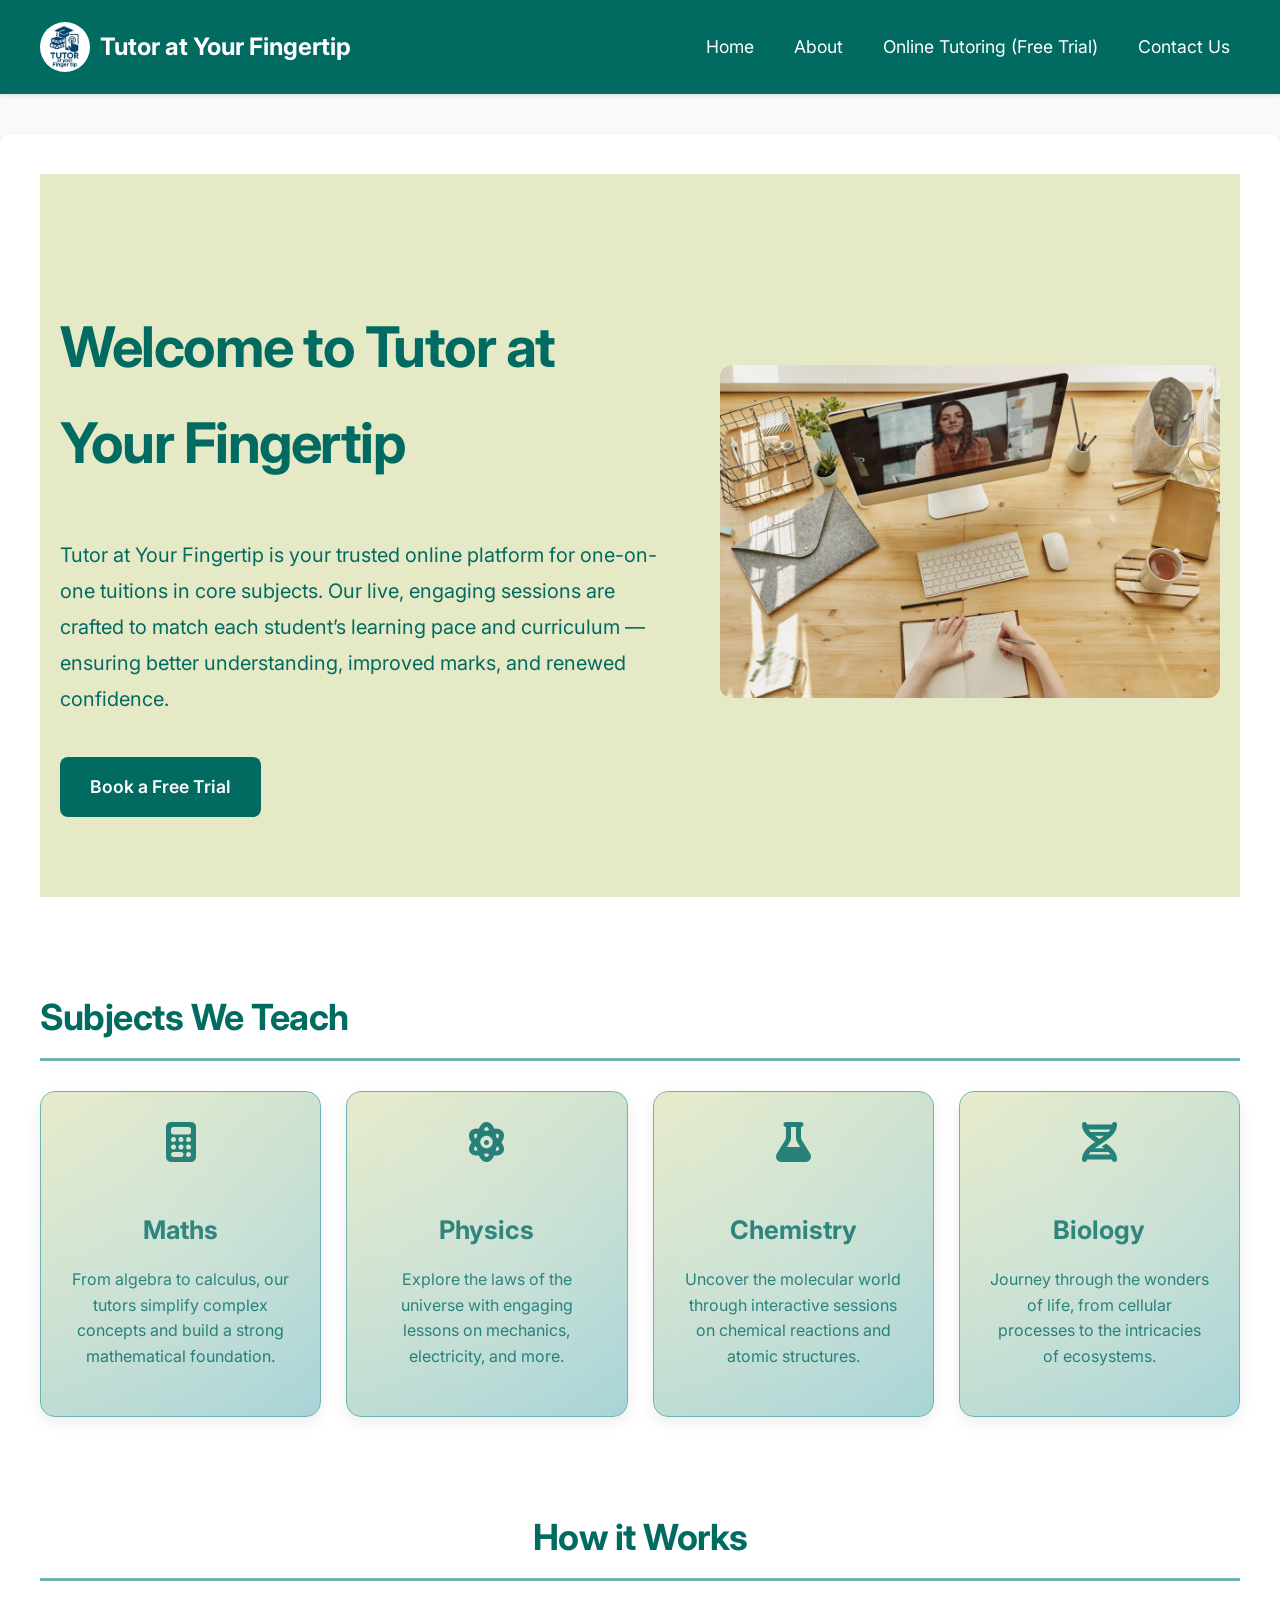
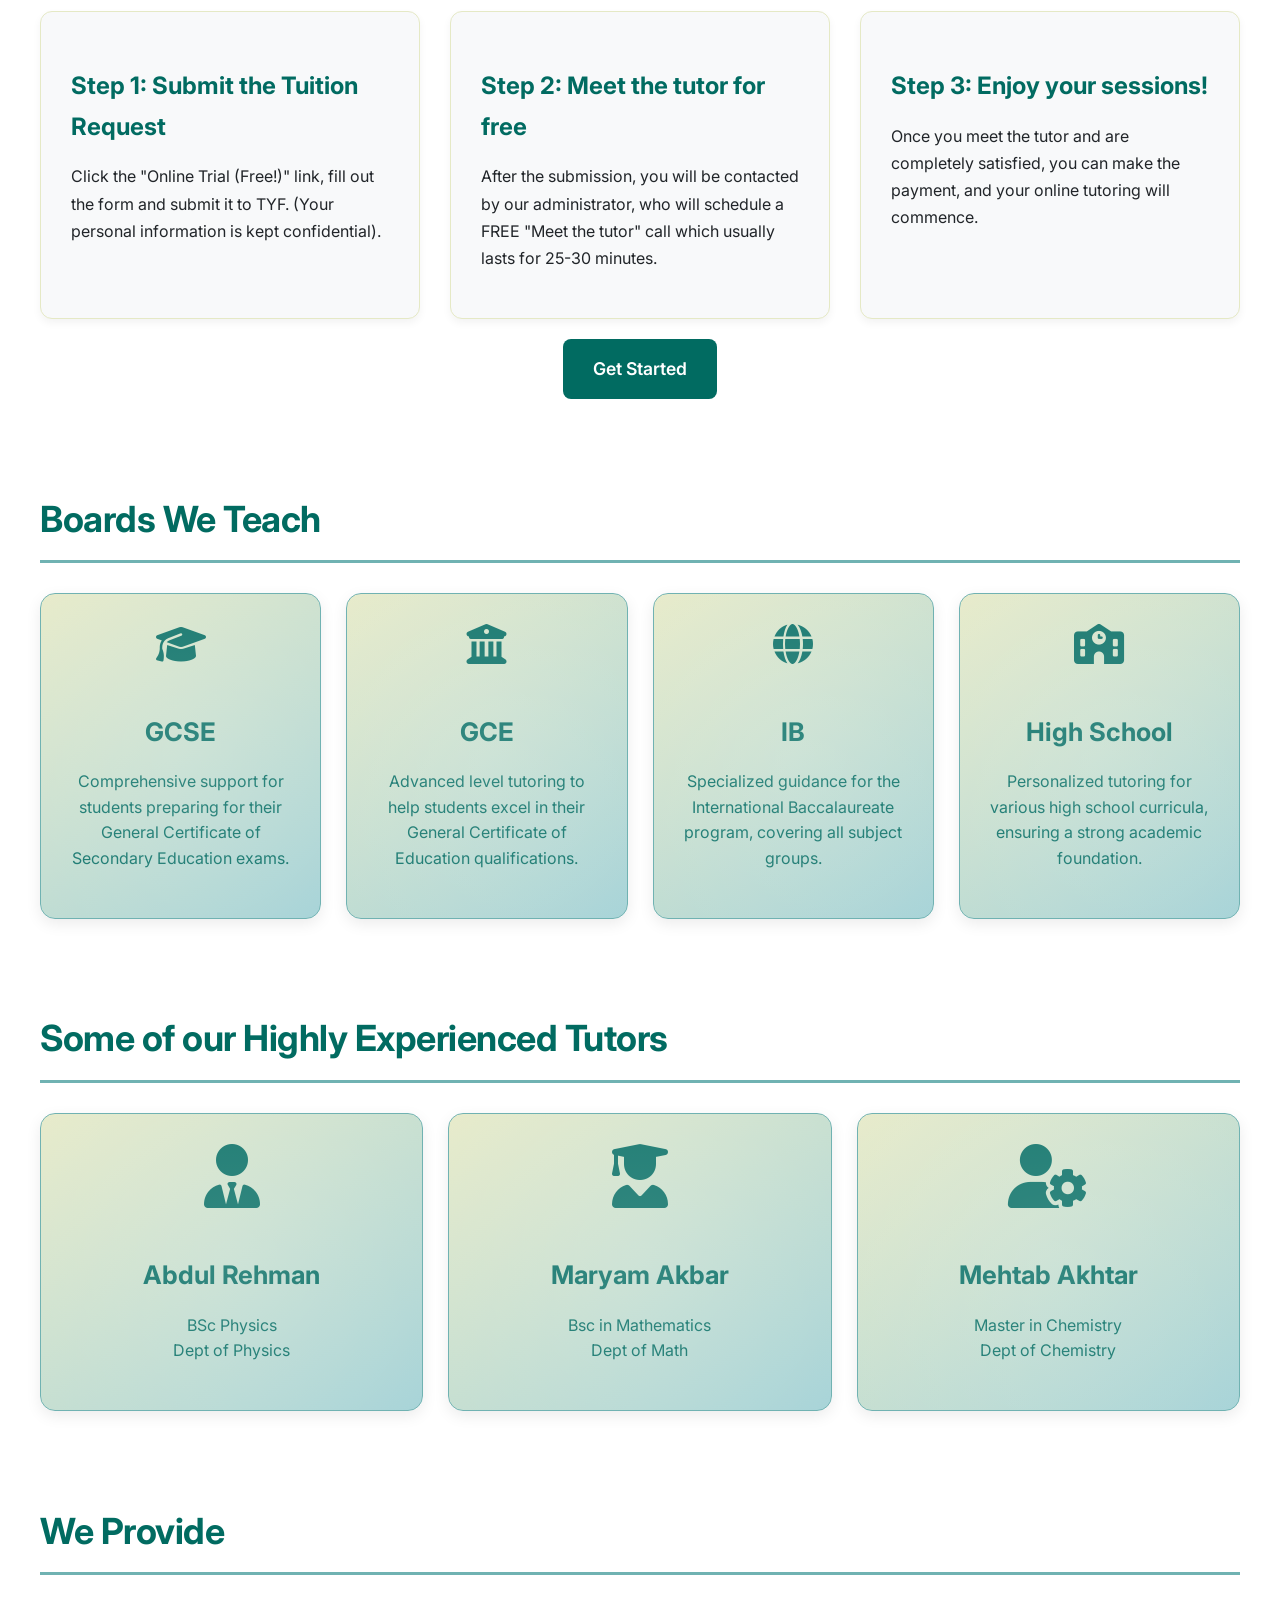
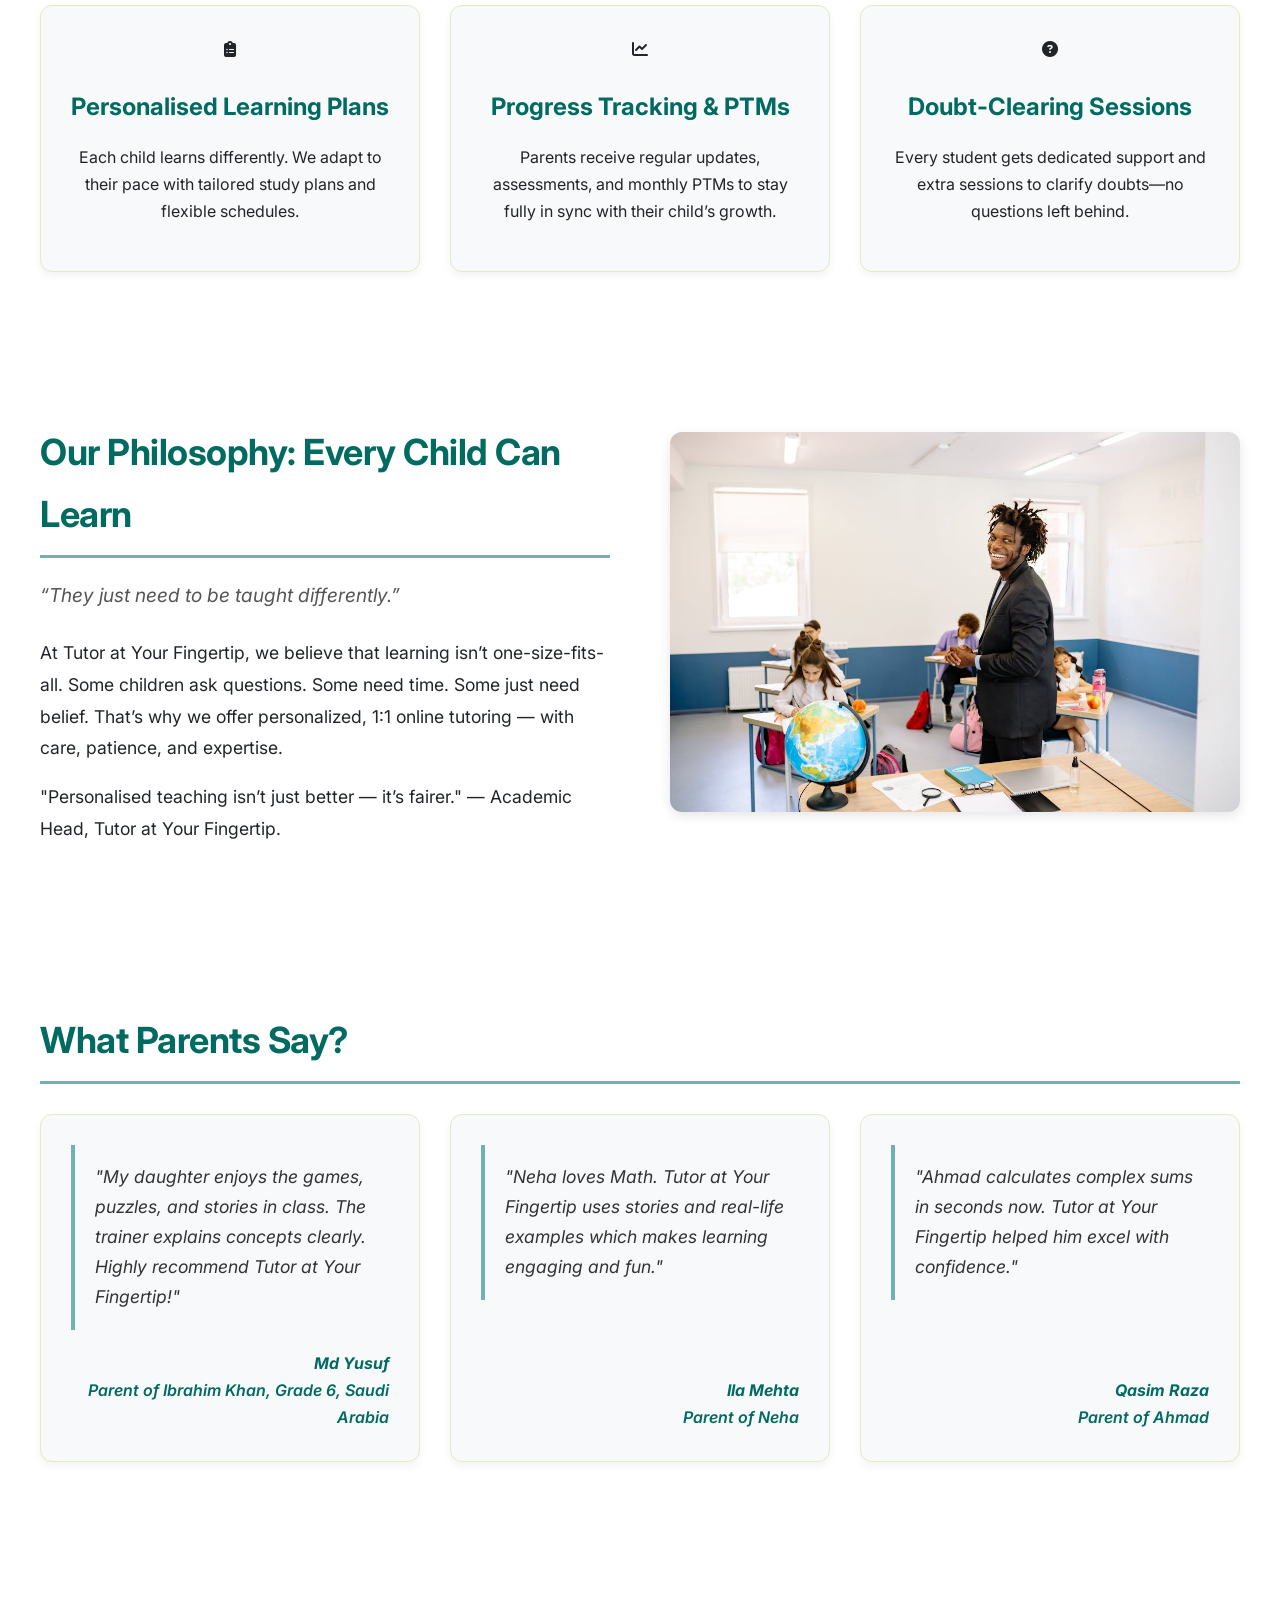
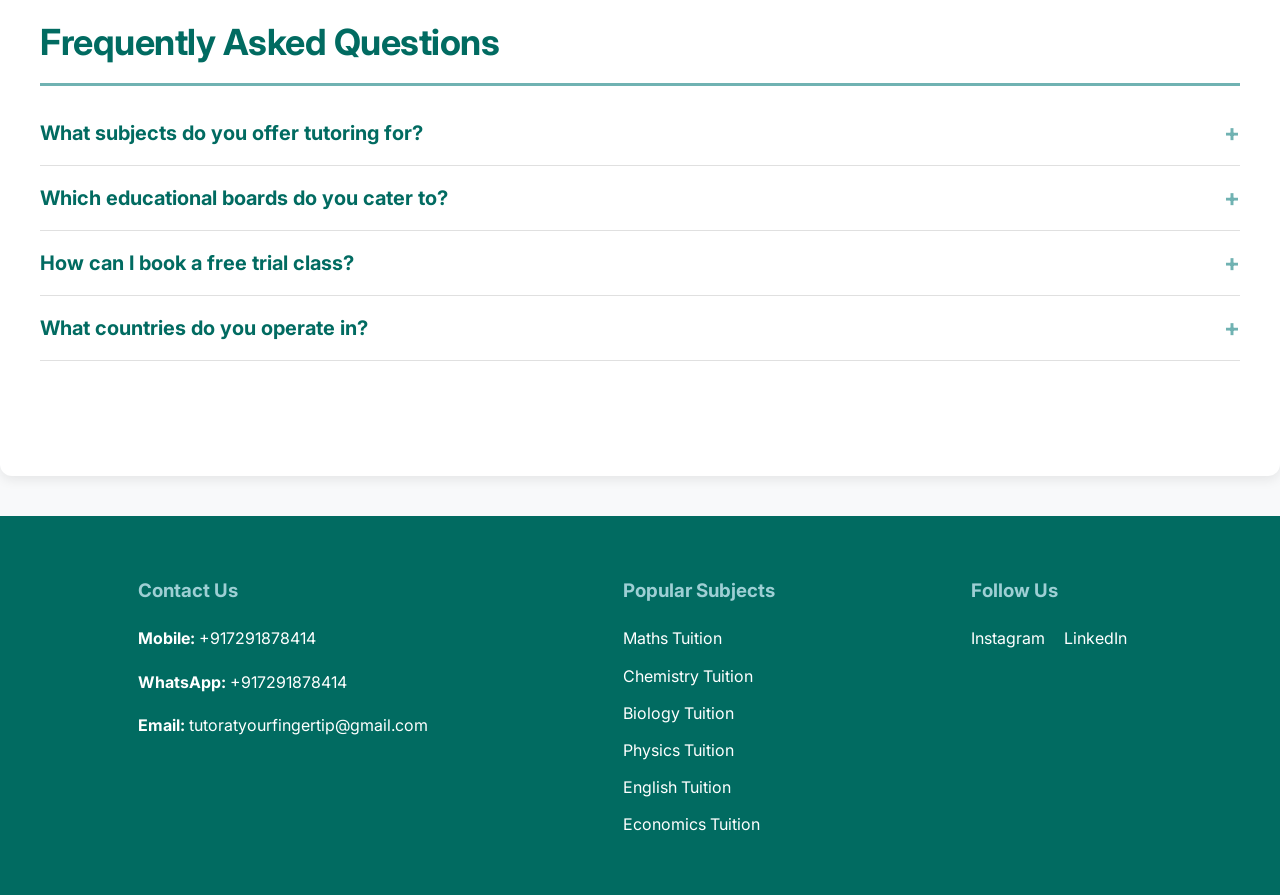
==== commit c1bf84b5: "feat: Add "Popular Subjects" section to footer This commit adds a new "Popular Subjects" section to " ====
--- a/index.html
+++ b/index.html
@@ -234,6 +234,17 @@
                 <p><strong>WhatsApp:</strong> +917291878414</p>
                 <p><strong>Email:</strong> tutoratyourfingertip@gmail.com</p>
             </div>
+            <div class="popular-subjects">
+                <h3>Popular Subjects</h3>
+                <ul>
+                    <li><a href="pages/maths.html">Maths Tuition</a></li>
+                    <li><a href="pages/chemistry.html">Chemistry Tuition</a></li>
+                    <li><a href="pages/biology.html">Biology Tuition</a></li>
+                    <li><a href="pages/physics.html">Physics Tuition</a></li>
+                    <li><a href="pages/english.html">English Tuition</a></li>
+                    <li><a href="pages/economics.html">Economics Tuition</a></li>
+                </ul>
+            </div>
             <div class="social-media">
                 <h3>Follow Us</h3>
                 <a href="https://www.instagram.com/tutoratfingertip?igsh=YmZ2bGEzMnd4a280" target="_blank">Instagram</a>
--- a/css/style.css
+++ b/css/style.css
@@ -340,6 +340,15 @@
     color: #9ECFD4; /* Lighter color on hover */
 }
 
+.popular-subjects ul {
+    list-style: none;
+    padding: 0;
+}
+
+.popular-subjects ul li {
+    margin-bottom: 10px;
+}
+
 /* "Our Philosophy" Section */
 .philosophy {
     display: flex;
